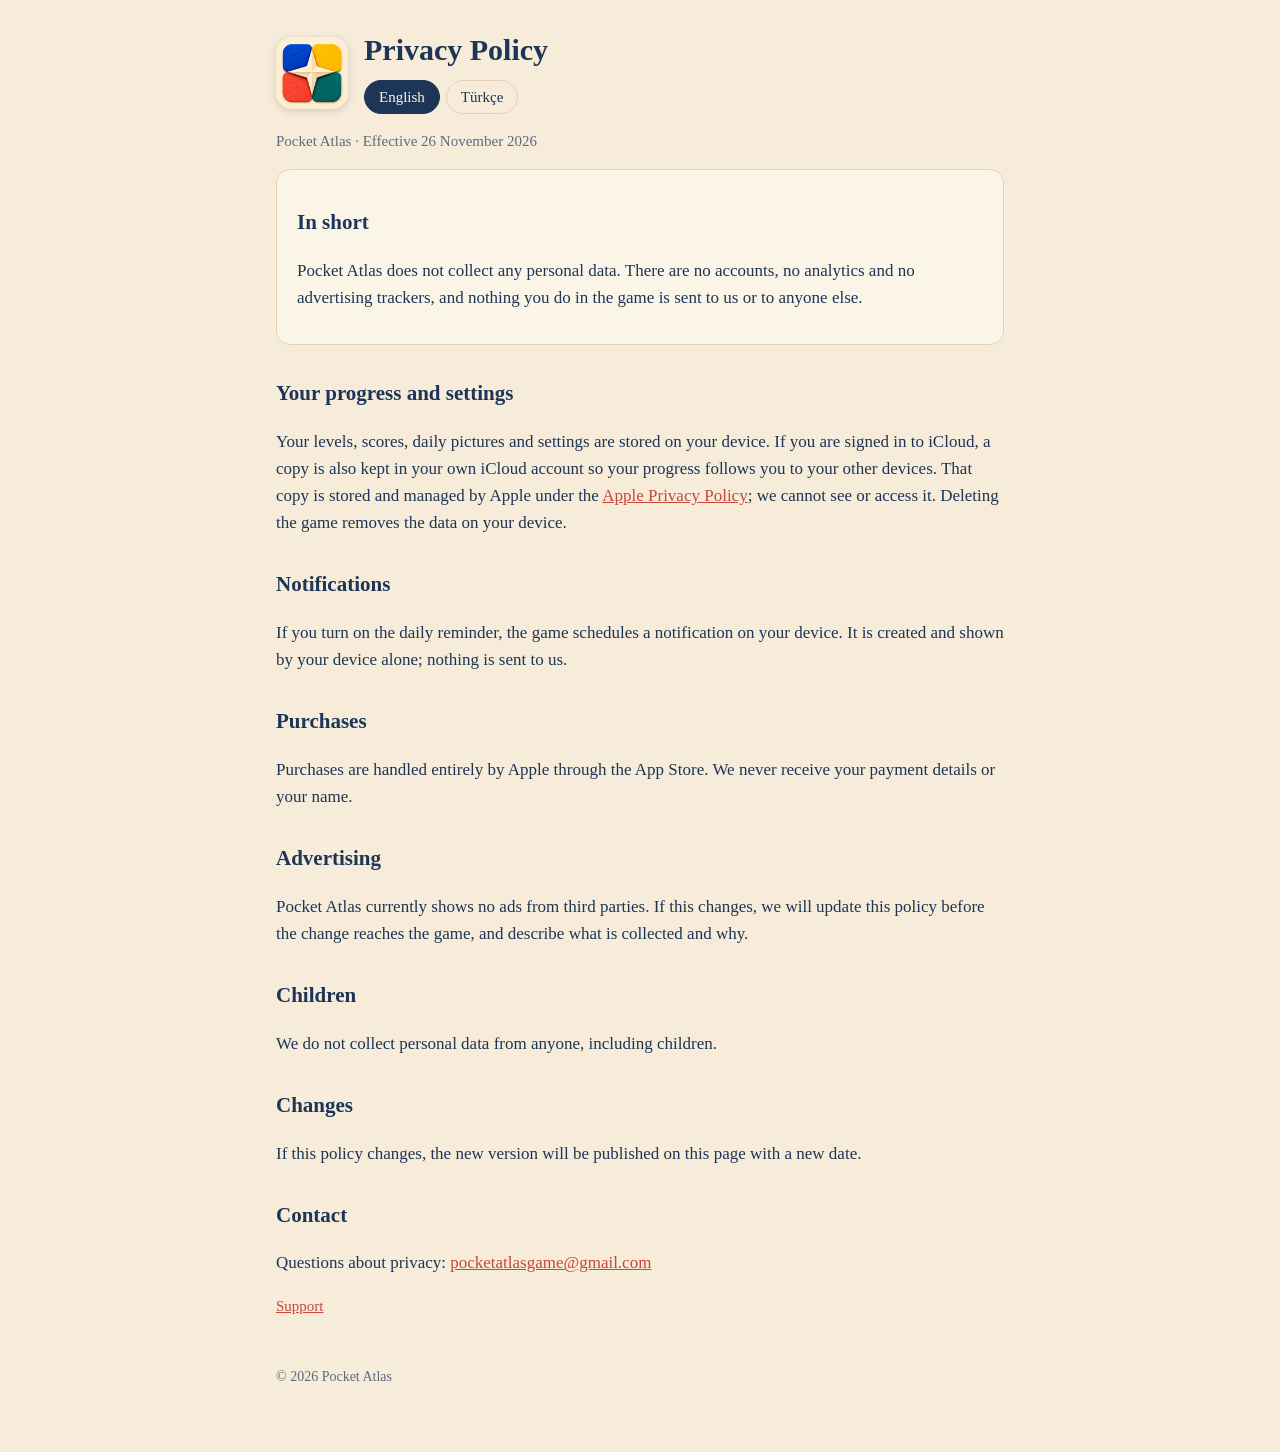
==== privacy.html @ 5bf4e528 "Pocket Atlas support and privacy pages" ====
<!doctype html>
<html lang="en">
<head>
<meta charset="utf-8">
<meta name="viewport" content="width=device-width, initial-scale=1">
<title>Pocket Atlas – Privacy Policy</title>
<meta name="description" content="Privacy policy of Pocket Atlas: the game collects no personal data.">
<link rel="icon" href="icon.png">
<link rel="stylesheet" href="style.css">
</head>
<body>
<main>
<header>
  <img src="icon.png" alt="Pocket Atlas icon">
  <div>
    <h1><span lang="en">Privacy Policy</span><span lang="tr">Gizlilik Politikası</span></h1>
    <nav class="lang"><button data-l="en">English</button><button data-l="tr">Türkçe</button></nav>
  </div>
</header>

<section lang="en">
  <p class="muted">Pocket Atlas · Effective 26 November 2026</p>
  <div class="card">
    <h2>In short</h2>
    <p>Pocket Atlas does not collect any personal data. There are no accounts, no analytics and no advertising trackers, and nothing you do in the game is sent to us or to anyone else.</p>
  </div>

  <h2>Your progress and settings</h2>
  <p>Your levels, scores, daily pictures and settings are stored on your device. If you are signed in to iCloud, a copy is also kept in your own iCloud account so your progress follows you to your other devices. That copy is stored and managed by Apple under the <a href="https://www.apple.com/legal/privacy/">Apple Privacy Policy</a>; we cannot see or access it. Deleting the game removes the data on your device.</p>

  <h2>Notifications</h2>
  <p>If you turn on the daily reminder, the game schedules a notification on your device. It is created and shown by your device alone; nothing is sent to us.</p>

  <h2>Purchases</h2>
  <p>Purchases are handled entirely by Apple through the App Store. We never receive your payment details or your name.</p>

  <h2>Advertising</h2>
  <p>Pocket Atlas currently shows no ads from third parties. If this changes, we will update this policy before the change reaches the game, and describe what is collected and why.</p>

  <h2>Children</h2>
  <p>We do not collect personal data from anyone, including children.</p>

  <h2>Changes</h2>
  <p>If this policy changes, the new version will be published on this page with a new date.</p>

  <h2>Contact</h2>
  <p>Questions about privacy: <a href="mailto:pocketatlasgame@gmail.com">pocketatlasgame@gmail.com</a></p>
  <p class="muted"><a href="index.html">Support</a></p>
</section>

<section lang="tr">
  <p class="muted">Pocket Atlas · Yürürlük tarihi: 26 Kasım 2026</p>
  <div class="card">
    <h2>Kısaca</h2>
    <p>Pocket Atlas hiçbir kişisel veri toplamaz. Hesap, analiz ya da reklam takibi yoktur; oyunda yaptığın hiçbir şey bize ya da başkasına gönderilmez.</p>
  </div>

  <h2>İlerlemen ve ayarların</h2>
  <p>Bölümlerin, skorların, günlük resimlerin ve ayarların cihazında saklanır. iCloud'a giriş yaptıysan, ilerlemenin diğer cihazlarına da gelmesi için bir kopyası kendi iCloud hesabında tutulur. Bu kopya <a href="https://www.apple.com/legal/privacy/tr/">Apple Gizlilik Politikası</a> kapsamında Apple tarafından saklanır ve yönetilir; biz göremeyiz ve erişemeyiz. Oyunu silmek cihazındaki verileri de siler.</p>

  <h2>Bildirimler</h2>
  <p>Günlük hatırlatmayı açarsan oyun cihazında bir bildirim planlar. Bildirimi yalnızca cihazın oluşturur ve gösterir; bize hiçbir şey gönderilmez.</p>

  <h2>Satın alımlar</h2>
  <p>Satın alımlar tamamen Apple tarafından App Store üzerinden yürütülür. Ödeme bilgilerin ya da adın bize hiçbir zaman ulaşmaz.</p>

  <h2>Reklamlar</h2>
  <p>Pocket Atlas şu anda üçüncü taraflara ait reklam göstermiyor. Bu değişirse, değişiklik oyuna gelmeden önce bu politikayı güncelleyip neyin, neden toplandığını açıklayacağız.</p>

  <h2>Çocuklar</h2>
  <p>Çocuklar dahil hiç kimseden kişisel veri toplamıyoruz.</p>

  <h2>Değişiklikler</h2>
  <p>Bu politika değişirse yeni hali yeni bir tarihle bu sayfada yayınlanır.</p>

  <h2>İletişim</h2>
  <p>Gizlilikle ilgili soruların için: <a href="mailto:pocketatlasgame@gmail.com">pocketatlasgame@gmail.com</a></p>
  <p class="muted"><a href="index.html">Destek</a></p>
</section>

<footer>© 2026 Pocket Atlas</footer>
</main>
<script src="lang.js"></script>
</body>
</html>
---- style.css ----
:root { --paper: #f6ecd9; --card: #fbf5e8; --ink: #1d3557; --soft: #5b6b80; --red: #c8473b; --line: #e3d4b8; }
* { box-sizing: border-box; }
body { margin: 0; background: var(--paper); color: var(--ink); font: 17px/1.6 Georgia, "Times New Roman", serif; }
main { max-width: 760px; margin: 0 auto; padding: 32px 16px 64px; }
header { display: flex; align-items: center; gap: 16px; margin-bottom: 8px; }
header img { width: 72px; height: 72px; border-radius: 16px; box-shadow: 0 2px 8px rgba(0,0,0,.15); }
h1 { font-size: 30px; line-height: 1.2; margin: 0; }
h2 { font-size: 21px; margin: 32px 0 8px; }
h3 { font-size: 17px; margin: 20px 0 4px; }
p, li { color: var(--ink); }
.muted { color: var(--soft); font-size: 15px; }
.card { background: var(--card); border: 1px solid var(--line); border-radius: 14px; padding: 4px 20px 16px; margin-top: 16px; }
a { color: var(--red); }
nav.lang { margin: 12px 0 0; font-size: 15px; }
nav.lang button { font: inherit; background: none; border: 1px solid var(--line); border-radius: 20px; padding: 4px 14px; color: var(--ink); cursor: pointer; margin-right: 6px; }
nav.lang button[aria-pressed="true"] { background: var(--ink); color: var(--card); border-color: var(--ink); }
[lang="tr"] { display: none; }
body.tr [lang="en"] { display: none; }
body.tr [lang="tr"] { display: block; }
footer { margin-top: 48px; font-size: 14px; color: var(--soft); }
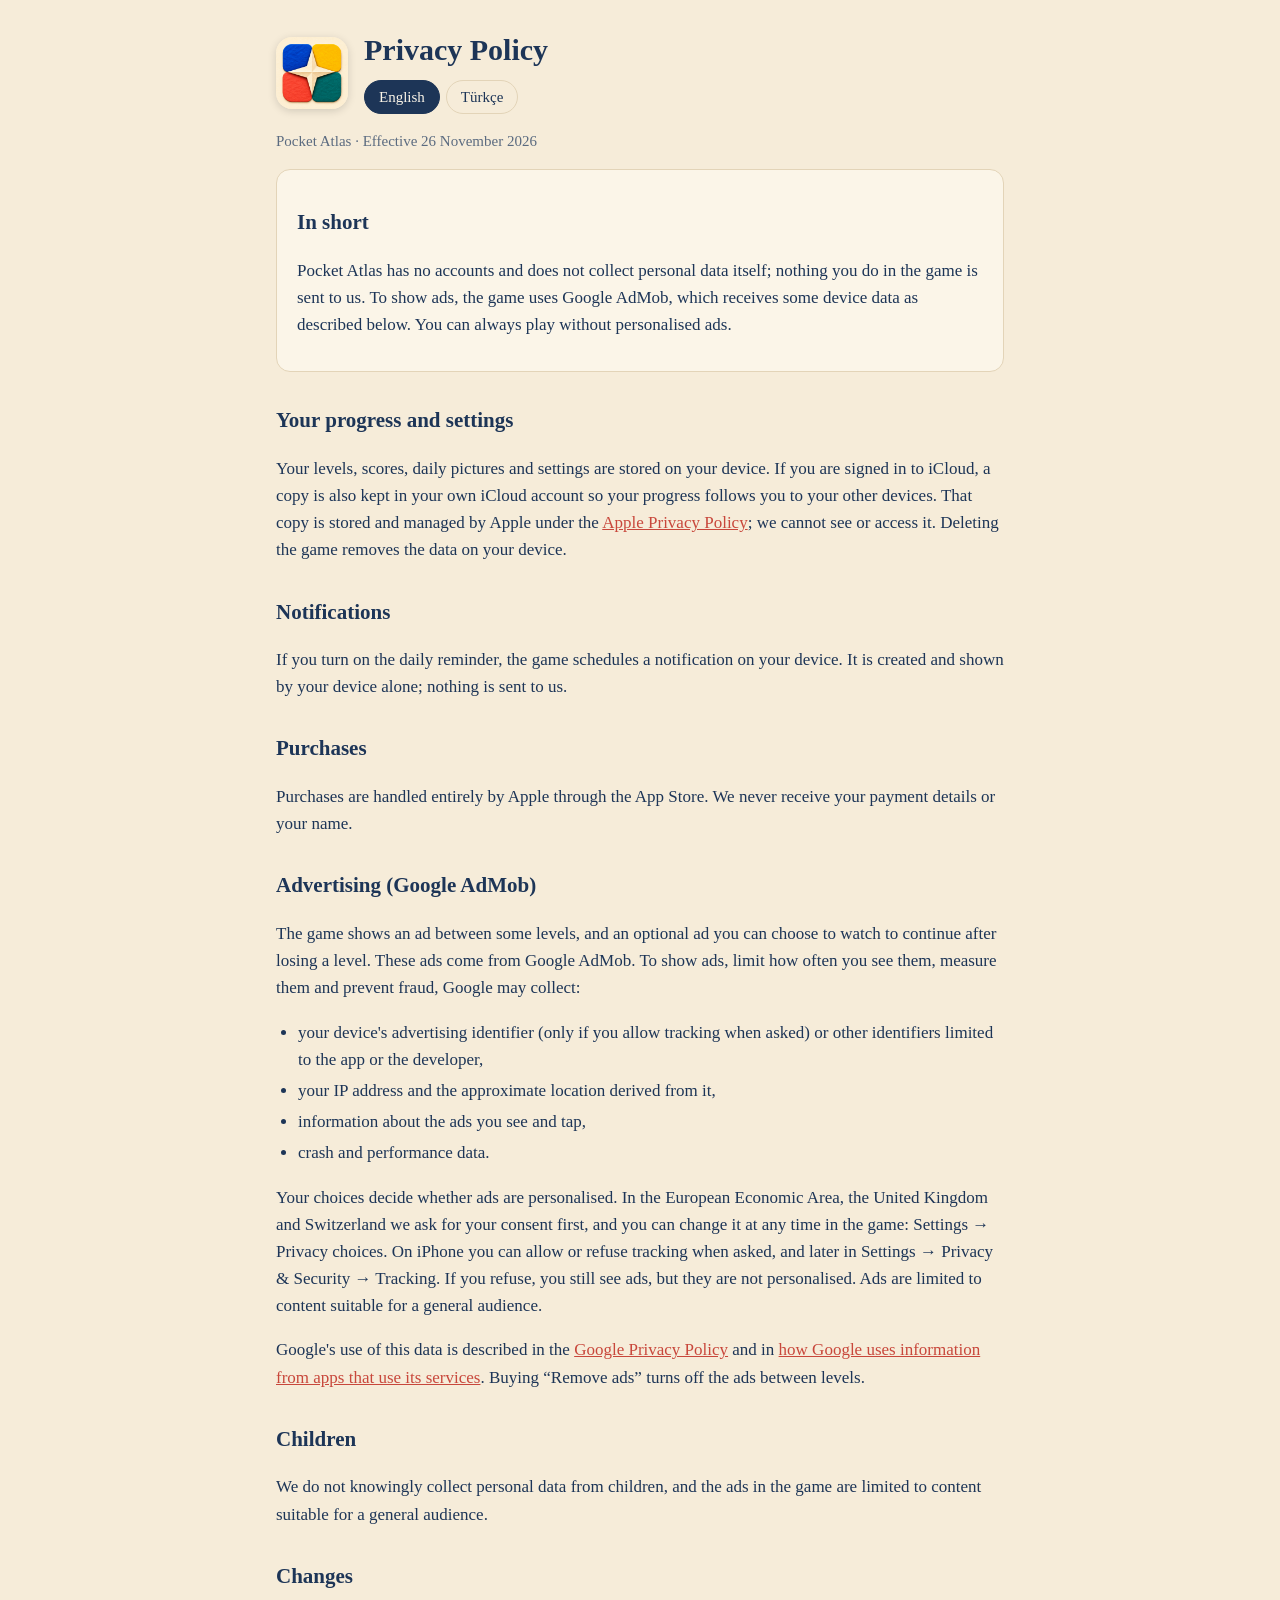
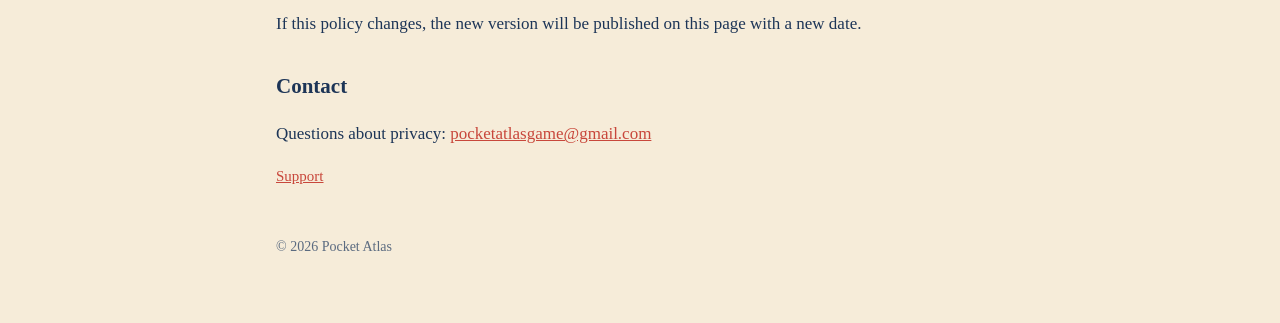
==== commit cc002023: "Privacy policy: describe Google AdMob ads" ====
--- a/privacy.html
+++ b/privacy.html
@@ -22,7 +22,7 @@
   <p class="muted">Pocket Atlas · Effective 26 November 2026</p>
   <div class="card">
     <h2>In short</h2>
-    <p>Pocket Atlas does not collect any personal data. There are no accounts, no analytics and no advertising trackers, and nothing you do in the game is sent to us or to anyone else.</p>
+    <p>Pocket Atlas has no accounts and does not collect personal data itself; nothing you do in the game is sent to us. To show ads, the game uses Google AdMob, which receives some device data as described below. You can always play without personalised ads.</p>
   </div>
 
   <h2>Your progress and settings</h2>
@@ -34,11 +34,19 @@
   <h2>Purchases</h2>
   <p>Purchases are handled entirely by Apple through the App Store. We never receive your payment details or your name.</p>
 
-  <h2>Advertising</h2>
-  <p>Pocket Atlas currently shows no ads from third parties. If this changes, we will update this policy before the change reaches the game, and describe what is collected and why.</p>
+  <h2>Advertising (Google AdMob)</h2>
+  <p>The game shows an ad between some levels, and an optional ad you can choose to watch to continue after losing a level. These ads come from Google AdMob. To show ads, limit how often you see them, measure them and prevent fraud, Google may collect:</p>
+  <ul>
+    <li>your device's advertising identifier (only if you allow tracking when asked) or other identifiers limited to the app or the developer,</li>
+    <li>your IP address and the approximate location derived from it,</li>
+    <li>information about the ads you see and tap,</li>
+    <li>crash and performance data.</li>
+  </ul>
+  <p>Your choices decide whether ads are personalised. In the European Economic Area, the United Kingdom and Switzerland we ask for your consent first, and you can change it at any time in the game: Settings → Privacy choices. On iPhone you can allow or refuse tracking when asked, and later in Settings → Privacy &amp; Security → Tracking. If you refuse, you still see ads, but they are not personalised. Ads are limited to content suitable for a general audience.</p>
+  <p>Google's use of this data is described in the <a href="https://policies.google.com/privacy">Google Privacy Policy</a> and in <a href="https://policies.google.com/technologies/partner-sites">how Google uses information from apps that use its services</a>. Buying “Remove ads” turns off the ads between levels.</p>
 
   <h2>Children</h2>
-  <p>We do not collect personal data from anyone, including children.</p>
+  <p>We do not knowingly collect personal data from children, and the ads in the game are limited to content suitable for a general audience.</p>
 
   <h2>Changes</h2>
   <p>If this policy changes, the new version will be published on this page with a new date.</p>
@@ -52,7 +60,7 @@
   <p class="muted">Pocket Atlas · Yürürlük tarihi: 26 Kasım 2026</p>
   <div class="card">
     <h2>Kısaca</h2>
-    <p>Pocket Atlas hiçbir kişisel veri toplamaz. Hesap, analiz ya da reklam takibi yoktur; oyunda yaptığın hiçbir şey bize ya da başkasına gönderilmez.</p>
+    <p>Pocket Atlas'ta hesap yoktur ve oyun kendisi kişisel veri toplamaz; oyunda yaptığın hiçbir şey bize gönderilmez. Oyun reklam göstermek için Google AdMob kullanır; AdMob aşağıda anlatılan bazı cihaz verilerini alır. Kişiselleştirilmiş reklam olmadan oynamayı her zaman seçebilirsin.</p>
   </div>
 
   <h2>İlerlemen ve ayarların</h2>
@@ -64,11 +72,19 @@
   <h2>Satın alımlar</h2>
   <p>Satın alımlar tamamen Apple tarafından App Store üzerinden yürütülür. Ödeme bilgilerin ya da adın bize hiçbir zaman ulaşmaz.</p>
 
-  <h2>Reklamlar</h2>
-  <p>Pocket Atlas şu anda üçüncü taraflara ait reklam göstermiyor. Bu değişirse, değişiklik oyuna gelmeden önce bu politikayı güncelleyip neyin, neden toplandığını açıklayacağız.</p>
+  <h2>Reklamlar (Google AdMob)</h2>
+  <p>Oyun bazı bölümlerin arasında bir reklam gösterir; bir bölümü kaybettiğinde devam etmek için isteğe bağlı olarak izleyebileceğin bir reklam da vardır. Bu reklamlar Google AdMob'dan gelir. Reklam göstermek, sıklığını sınırlamak, ölçmek ve sahtekârlığı önlemek için Google şunları toplayabilir:</p>
+  <ul>
+    <li>cihazının reklam kimliği (yalnızca sorulduğunda takibe izin verirsen) ya da uygulamaya veya geliştiriciye özgü başka kimlikler,</li>
+    <li>IP adresin ve ondan çıkarılan yaklaşık konum,</li>
+    <li>gördüğün ve dokunduğun reklamlarla ilgili bilgiler,</li>
+    <li>çökme ve performans verileri.</li>
+  </ul>
+  <p>Reklamların kişiselleştirilip kişiselleştirilmeyeceğine senin seçimlerin karar verir. Avrupa Ekonomik Alanı, Birleşik Krallık ve İsviçre'de önce onayını isteriz; onayını istediğin zaman oyunda Ayarlar → Gizlilik tercihleri'nden değiştirebilirsin. iPhone'da sorulduğunda takibe izin verebilir ya da reddedebilirsin; sonradan Ayarlar → Gizlilik ve Güvenlik → Takip'ten de değiştirebilirsin. Reddedersen yine reklam görürsün ama kişiselleştirilmemiş olur. Reklamlar genel izleyiciye uygun içerikle sınırlıdır.</p>
+  <p>Google'ın bu verileri nasıl kullandığı <a href="https://policies.google.com/privacy?hl=tr">Google Gizlilik Politikası</a>'nda ve <a href="https://policies.google.com/technologies/partner-sites?hl=tr">Google'ın, hizmetlerini kullanan uygulamalardan gelen bilgileri nasıl kullandığı</a> sayfasında anlatılır. “Reklamları kaldır” satın alımı bölümler arasındaki reklamları kapatır.</p>
 
   <h2>Çocuklar</h2>
-  <p>Çocuklar dahil hiç kimseden kişisel veri toplamıyoruz.</p>
+  <p>Çocuklardan bilerek kişisel veri toplamıyoruz; oyundaki reklamlar genel izleyiciye uygun içerikle sınırlıdır.</p>
 
   <h2>Değişiklikler</h2>
   <p>Bu politika değişirse yeni hali yeni bir tarihle bu sayfada yayınlanır.</p>
--- a/style.css
+++ b/style.css
@@ -18,3 +18,4 @@
 body.tr [lang="en"] { display: none; }
 body.tr [lang="tr"] { display: block; }
 footer { margin-top: 48px; font-size: 14px; color: var(--soft); }
+ul { padding-left: 22px; } li { margin: 4px 0; }
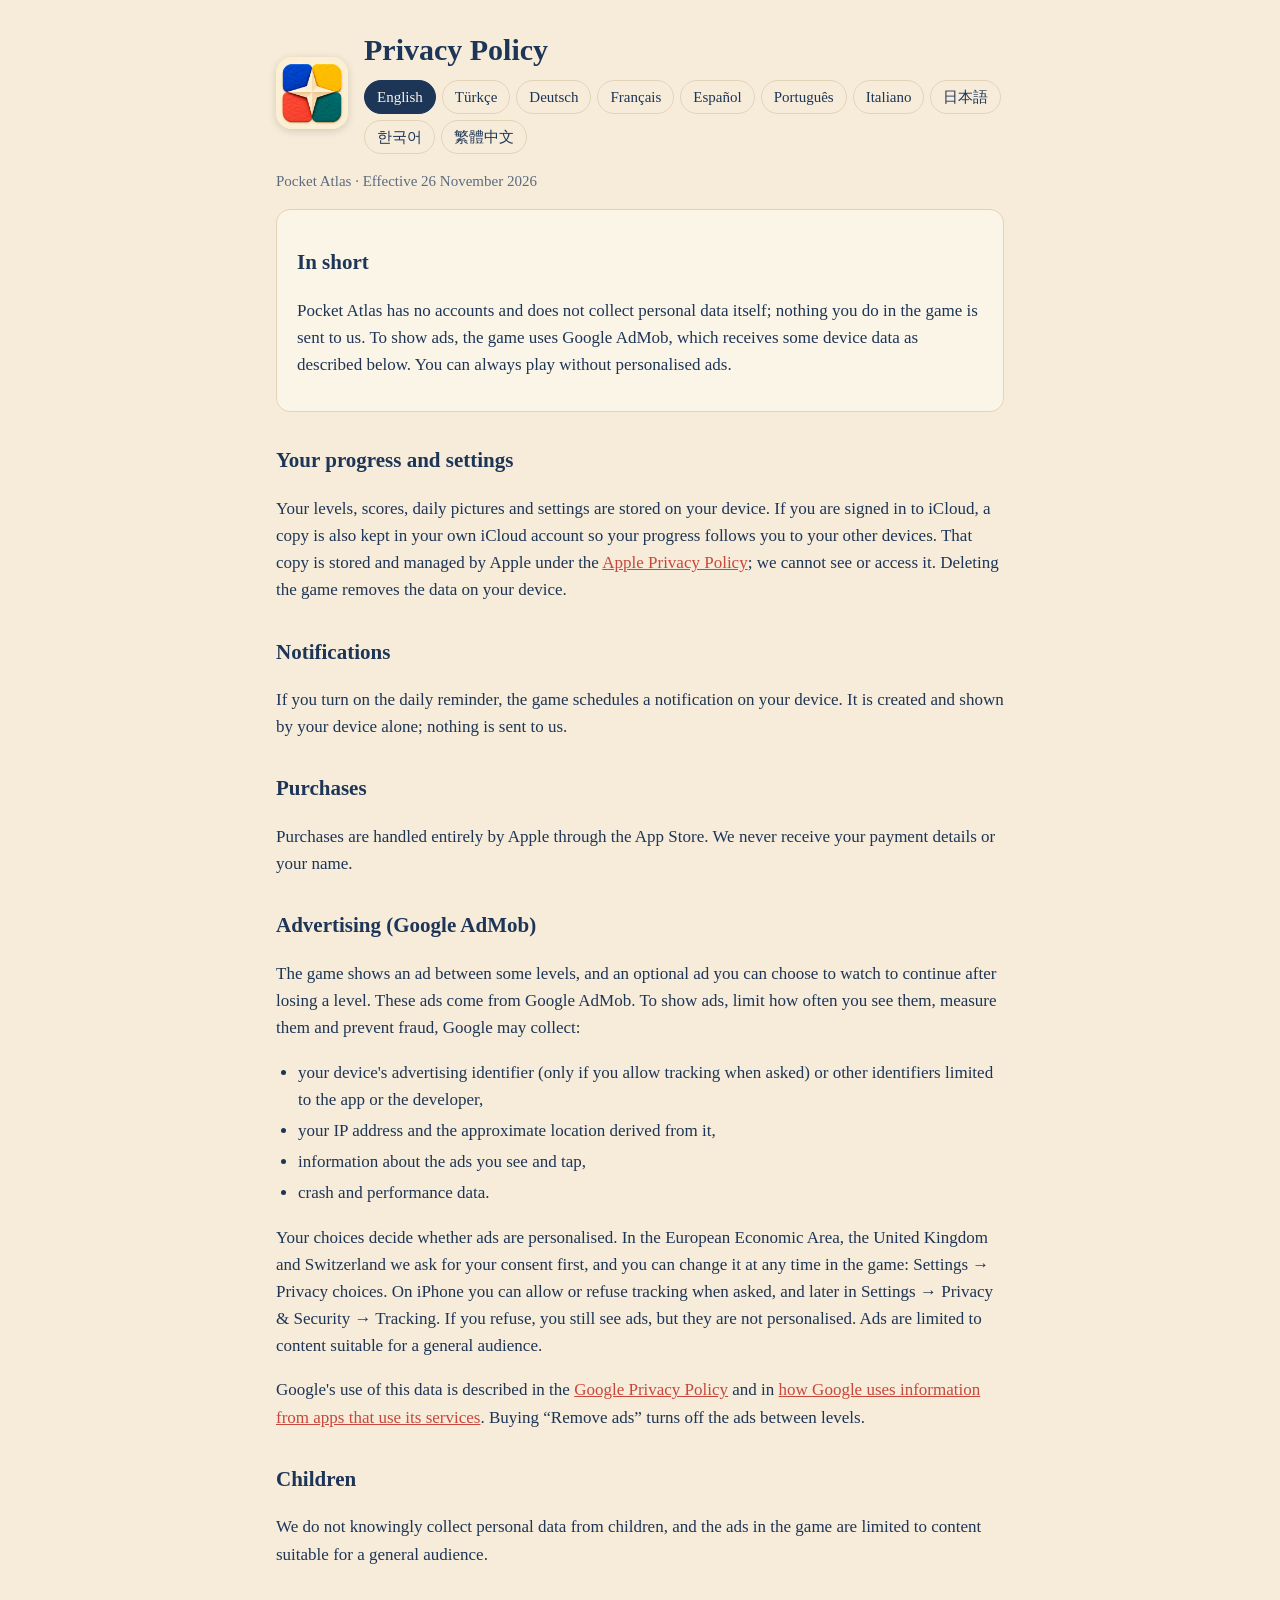
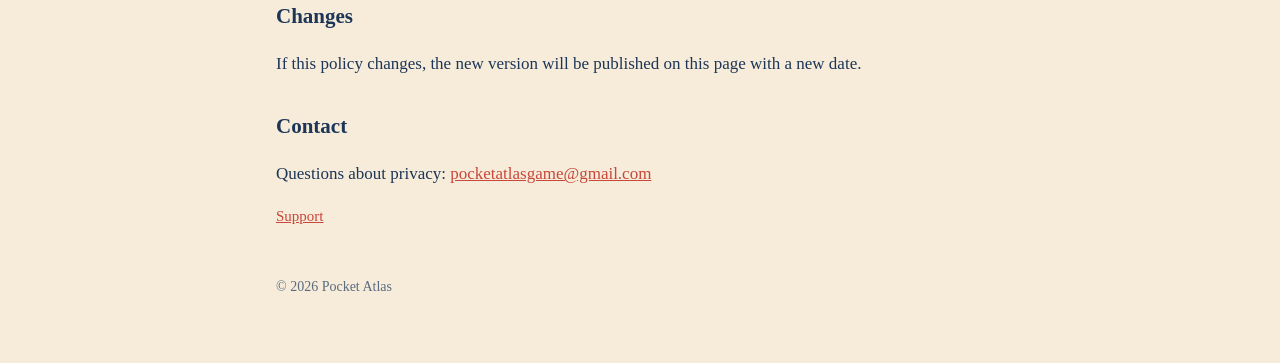
==== commit ece292c2: "Support and privacy pages in all ten of the game's languages" ====
--- a/privacy.html
+++ b/privacy.html
@@ -4,7 +4,7 @@
 <meta charset="utf-8">
 <meta name="viewport" content="width=device-width, initial-scale=1">
 <title>Pocket Atlas – Privacy Policy</title>
-<meta name="description" content="Privacy policy of Pocket Atlas: the game collects no personal data.">
+<meta name="description" content="Privacy policy of Pocket Atlas: what the game and its ads (Google AdMob) collect, and your choices.">
 <link rel="icon" href="icon.png">
 <link rel="stylesheet" href="style.css">
 </head>
@@ -13,8 +13,8 @@
 <header>
   <img src="icon.png" alt="Pocket Atlas icon">
   <div>
-    <h1><span lang="en">Privacy Policy</span><span lang="tr">Gizlilik Politikası</span></h1>
-    <nav class="lang"><button data-l="en">English</button><button data-l="tr">Türkçe</button></nav>
+    <h1><span lang="en">Privacy Policy</span><span lang="tr">Gizlilik Politikası</span><span lang="de">Datenschutzerklärung</span><span lang="fr">Politique de confidentialité</span><span lang="es">Política de privacidad</span><span lang="pt-BR">Política de privacidade</span><span lang="it">Informativa sulla privacy</span><span lang="ja">プライバシーポリシー</span><span lang="ko">개인정보 처리방침</span><span lang="zh-Hant">隱私權政策</span></h1>
+    <nav class="lang"><button data-l="en">English</button><button data-l="tr">Türkçe</button><button data-l="de">Deutsch</button><button data-l="fr">Français</button><button data-l="es">Español</button><button data-l="pt-BR">Português</button><button data-l="it">Italiano</button><button data-l="ja">日本語</button><button data-l="ko">한국어</button><button data-l="zh-Hant">繁體中文</button></nav>
   </div>
 </header>
 
@@ -53,7 +53,7 @@
 
   <h2>Contact</h2>
   <p>Questions about privacy: <a href="mailto:pocketatlasgame@gmail.com">pocketatlasgame@gmail.com</a></p>
-  <p class="muted"><a href="index.html">Support</a></p>
+  <p class="muted"><a href="index.html" data-page="index.html">Support</a></p>
 </section>
 
 <section lang="tr">
@@ -91,7 +91,311 @@
 
   <h2>İletişim</h2>
   <p>Gizlilikle ilgili soruların için: <a href="mailto:pocketatlasgame@gmail.com">pocketatlasgame@gmail.com</a></p>
-  <p class="muted"><a href="index.html">Destek</a></p>
+  <p class="muted"><a href="index.html" data-page="index.html">Destek</a></p>
+</section>
+
+<section lang="de">
+  <p class="muted">Pocket Atlas · Gültig ab 26. November 2026</p>
+  <div class="card">
+    <h2>Kurz gesagt</h2>
+    <p>Pocket Atlas hat keine Benutzerkonten und erhebt selbst keine personenbezogenen Daten; nichts, was du im Spiel tust, wird an uns gesendet. Um Werbung anzuzeigen, nutzt das Spiel Google AdMob, das einige Gerätedaten erhält, wie unten beschrieben. Du kannst jederzeit ohne personalisierte Werbung spielen.</p>
+  </div>
+
+  <h2>Dein Fortschritt und deine Einstellungen</h2>
+  <p>Deine Level, Punktzahlen, täglichen Bilder und Einstellungen werden auf deinem Gerät gespeichert. Wenn du bei iCloud angemeldet bist, wird außerdem eine Kopie in deinem eigenen iCloud-Account gespeichert, damit dein Fortschritt auf deine anderen Geräte mitkommt. Diese Kopie wird von Apple gemäß der <a href="https://www.apple.com/legal/privacy/de-ww/">Datenschutzrichtlinie von Apple</a> gespeichert und verwaltet; wir können sie weder sehen noch darauf zugreifen. Wenn du das Spiel löschst, werden die Daten auf deinem Gerät entfernt.</p>
+
+  <h2>Mitteilungen</h2>
+  <p>Wenn du die tägliche Erinnerung einschaltest, plant das Spiel eine Mitteilung auf deinem Gerät. Sie wird allein von deinem Gerät erstellt und angezeigt; an uns wird nichts gesendet.</p>
+
+  <h2>Käufe</h2>
+  <p>Käufe werden vollständig von Apple über den App Store abgewickelt. Wir erhalten nie deine Zahlungsdaten oder deinen Namen.</p>
+
+  <h2>Werbung (Google AdMob)</h2>
+  <p>Das Spiel zeigt zwischen manchen Levels eine Werbung und bietet eine freiwillige Werbung an, die du ansehen kannst, um nach einem verlorenen Level weiterzuspielen. Diese Werbung stammt von Google AdMob. Um Werbung anzuzeigen, ihre Häufigkeit zu begrenzen, sie zu messen und Betrug zu verhindern, kann Google Folgendes erheben:</p>
+  <ul>
+    <li>die Werbe-ID deines Geräts (nur wenn du auf Nachfrage das Tracking erlaubst) oder andere Kennungen, die auf die App oder den Entwickler beschränkt sind,</li>
+    <li>deine IP-Adresse und den daraus abgeleiteten ungefähren Standort,</li>
+    <li>Informationen über die Werbung, die du siehst und antippst,</li>
+    <li>Absturz- und Leistungsdaten.</li>
+  </ul>
+  <p>Deine Entscheidungen bestimmen, ob Werbung personalisiert wird. Im Europäischen Wirtschaftsraum, im Vereinigten Königreich und in der Schweiz fragen wir zuerst nach deiner Einwilligung; du kannst sie jederzeit im Spiel ändern: Einstellungen → Datenschutzoptionen. Auf dem iPhone kannst du das Tracking auf Nachfrage erlauben oder ablehnen und später unter Einstellungen → Datenschutz &amp; Sicherheit → Tracking ändern. Wenn du ablehnst, siehst du weiterhin Werbung, aber nicht personalisiert. Die Werbung ist auf Inhalte beschränkt, die für ein allgemeines Publikum geeignet sind.</p>
+  <p>Wie Google diese Daten nutzt, steht in der <a href="https://policies.google.com/privacy?hl=de">Datenschutzerklärung von Google</a> und unter <a href="https://policies.google.com/technologies/partner-sites?hl=de">Wie Google Daten von Apps verwendet, die Google-Dienste nutzen</a>. Mit dem Kauf von „Werbung entfernen“ wird die Werbung zwischen den Levels abgeschaltet.</p>
+
+  <h2>Kinder</h2>
+  <p>Wir erheben nicht wissentlich personenbezogene Daten von Kindern, und die Werbung im Spiel ist auf Inhalte beschränkt, die für ein allgemeines Publikum geeignet sind.</p>
+
+  <h2>Änderungen</h2>
+  <p>Wenn sich diese Erklärung ändert, wird die neue Fassung mit neuem Datum auf dieser Seite veröffentlicht.</p>
+
+  <h2>Kontakt</h2>
+  <p>Fragen zum Datenschutz: <a href="mailto:pocketatlasgame@gmail.com">pocketatlasgame@gmail.com</a></p>
+  <p class="muted"><a href="index.html" data-page="index.html">Support</a></p>
+</section>
+
+<section lang="fr">
+  <p class="muted">Pocket Atlas · En vigueur depuis le 26 novembre 2026</p>
+  <div class="card">
+    <h2>En bref</h2>
+    <p>Pocket Atlas n'a pas de comptes et ne collecte lui-même aucune donnée personnelle&nbsp;; rien de ce que tu fais dans le jeu ne nous est envoyé. Pour afficher des publicités, le jeu utilise Google AdMob, qui reçoit certaines données de l'appareil, comme décrit ci-dessous. Tu peux toujours jouer sans publicités personnalisées.</p>
+  </div>
+
+  <h2>Ta progression et tes réglages</h2>
+  <p>Tes niveaux, scores, images quotidiennes et réglages sont enregistrés sur ton appareil. Si tu es connecté à iCloud, une copie est aussi conservée dans ton propre compte iCloud pour que ta progression te suive sur tes autres appareils. Cette copie est stockée et gérée par Apple selon les <a href="https://www.apple.com/legal/privacy/fr-ww/">Engagements de confidentialité d'Apple</a>&nbsp;; nous ne pouvons ni la voir ni y accéder. Supprimer le jeu efface les données sur ton appareil.</p>
+
+  <h2>Notifications</h2>
+  <p>Si tu actives le rappel quotidien, le jeu programme une notification sur ton appareil. Elle est créée et affichée par ton appareil seul&nbsp;; rien ne nous est envoyé.</p>
+
+  <h2>Achats</h2>
+  <p>Les achats sont entièrement gérés par Apple via l'App Store. Nous ne recevons jamais tes informations de paiement ni ton nom.</p>
+
+  <h2>Publicité (Google AdMob)</h2>
+  <p>Le jeu affiche une publicité entre certains niveaux, ainsi qu'une publicité facultative que tu peux choisir de regarder pour continuer après avoir perdu un niveau. Ces publicités viennent de Google AdMob. Pour afficher des publicités, limiter leur fréquence, les mesurer et prévenir la fraude, Google peut collecter&nbsp;:</p>
+  <ul>
+    <li>l'identifiant publicitaire de ton appareil (seulement si tu autorises le suivi quand on te le demande) ou d'autres identifiants limités à l'app ou au développeur,</li>
+    <li>ton adresse IP et la position approximative qui en découle,</li>
+    <li>des informations sur les publicités que tu vois et touches,</li>
+    <li>des données de plantage et de performance.</li>
+  </ul>
+  <p>Tes choix décident si les publicités sont personnalisées. Dans l'Espace économique européen, au Royaume-Uni et en Suisse, nous demandons d'abord ton consentement, et tu peux le modifier à tout moment dans le jeu&nbsp;: Réglages → Choix de confidentialité. Sur iPhone, tu peux autoriser ou refuser le suivi quand on te le demande, puis plus tard dans Réglages → Confidentialité et sécurité → Suivi. Si tu refuses, tu vois toujours des publicités, mais elles ne sont pas personnalisées. Les publicités sont limitées à des contenus adaptés à tous les publics.</p>
+  <p>L'utilisation de ces données par Google est décrite dans les <a href="https://policies.google.com/privacy?hl=fr">Règles de confidentialité de Google</a> et sur la page <a href="https://policies.google.com/technologies/partner-sites?hl=fr">Comment Google utilise les informations des applications qui utilisent ses services</a>. L'achat «&nbsp;Supprimer les pubs&nbsp;» désactive les publicités entre les niveaux.</p>
+
+  <h2>Enfants</h2>
+  <p>Nous ne collectons pas sciemment de données personnelles auprès d'enfants, et les publicités du jeu sont limitées à des contenus adaptés à tous les publics.</p>
+
+  <h2>Modifications</h2>
+  <p>Si cette politique change, la nouvelle version sera publiée sur cette page avec une nouvelle date.</p>
+
+  <h2>Contact</h2>
+  <p>Questions sur la confidentialité&nbsp;: <a href="mailto:pocketatlasgame@gmail.com">pocketatlasgame@gmail.com</a></p>
+  <p class="muted"><a href="index.html" data-page="index.html">Assistance</a></p>
+</section>
+
+<section lang="es">
+  <p class="muted">Pocket Atlas · Vigente desde el 26 de noviembre de 2026</p>
+  <div class="card">
+    <h2>En resumen</h2>
+    <p>Pocket Atlas no tiene cuentas y no recoge datos personales por sí mismo; nada de lo que haces en el juego se nos envía. Para mostrar anuncios, el juego usa Google AdMob, que recibe algunos datos del dispositivo, como se explica abajo. Siempre puedes jugar sin anuncios personalizados.</p>
+  </div>
+
+  <h2>Tu progreso y tus ajustes</h2>
+  <p>Tus niveles, puntuaciones, imágenes diarias y ajustes se guardan en tu dispositivo. Si has iniciado sesión en iCloud, también se guarda una copia en tu propia cuenta de iCloud para que tu progreso te acompañe en tus otros dispositivos. Apple guarda y gestiona esa copia según su <a href="https://www.apple.com/legal/privacy/es/">Política de privacidad de Apple</a>; nosotros no podemos verla ni acceder a ella. Al borrar el juego se eliminan los datos de tu dispositivo.</p>
+
+  <h2>Notificaciones</h2>
+  <p>Si activas el recordatorio diario, el juego programa una notificación en tu dispositivo. La crea y la muestra solo tu dispositivo; no se nos envía nada.</p>
+
+  <h2>Compras</h2>
+  <p>Las compras las gestiona por completo Apple a través del App Store. Nunca recibimos tus datos de pago ni tu nombre.</p>
+
+  <h2>Publicidad (Google AdMob)</h2>
+  <p>El juego muestra un anuncio entre algunos niveles, y un anuncio opcional que puedes elegir ver para continuar después de perder un nivel. Estos anuncios proceden de Google AdMob. Para mostrar anuncios, limitar la frecuencia con la que los ves, medirlos y prevenir el fraude, Google puede recoger:</p>
+  <ul>
+    <li>el identificador de publicidad de tu dispositivo (solo si permites el rastreo cuando se te pregunta) u otros identificadores limitados a la app o al desarrollador,</li>
+    <li>tu dirección IP y la ubicación aproximada que se deduce de ella,</li>
+    <li>información sobre los anuncios que ves y tocas,</li>
+    <li>datos de fallos y de rendimiento.</li>
+  </ul>
+  <p>Tus elecciones deciden si los anuncios se personalizan. En el Espacio Económico Europeo, el Reino Unido y Suiza te pedimos primero tu consentimiento, y puedes cambiarlo cuando quieras en el juego: Ajustes → Opciones de privacidad. En el iPhone puedes permitir o rechazar el rastreo cuando se te pregunte, y más adelante en Ajustes → Privacidad y seguridad → Rastreo. Si lo rechazas, seguirás viendo anuncios, pero no personalizados. Los anuncios se limitan a contenido apto para todos los públicos.</p>
+  <p>El uso que hace Google de estos datos se describe en la <a href="https://policies.google.com/privacy?hl=es">Política de privacidad de Google</a> y en <a href="https://policies.google.com/technologies/partner-sites?hl=es">cómo utiliza Google la información de las aplicaciones que usan sus servicios</a>. Comprar «Quitar anuncios» desactiva los anuncios entre niveles.</p>
+
+  <h2>Menores</h2>
+  <p>No recogemos a sabiendas datos personales de menores, y los anuncios del juego se limitan a contenido apto para todos los públicos.</p>
+
+  <h2>Cambios</h2>
+  <p>Si esta política cambia, la nueva versión se publicará en esta página con una nueva fecha.</p>
+
+  <h2>Contacto</h2>
+  <p>Preguntas sobre privacidad: <a href="mailto:pocketatlasgame@gmail.com">pocketatlasgame@gmail.com</a></p>
+  <p class="muted"><a href="index.html" data-page="index.html">Soporte</a></p>
+</section>
+
+<section lang="pt-BR">
+  <p class="muted">Pocket Atlas · Em vigor desde 26 de novembro de 2026</p>
+  <div class="card">
+    <h2>Em resumo</h2>
+    <p>O Pocket Atlas não tem contas e não coleta dados pessoais por conta própria; nada do que você faz no jogo é enviado para nós. Para exibir anúncios, o jogo usa o Google AdMob, que recebe alguns dados do aparelho, conforme descrito abaixo. Você sempre pode jogar sem anúncios personalizados.</p>
+  </div>
+
+  <h2>Seu progresso e seus ajustes</h2>
+  <p>Seus níveis, pontuações, imagens diárias e ajustes ficam salvos no seu aparelho. Se você tiver iniciado sessão no iCloud, uma cópia também fica na sua própria conta do iCloud, para que seu progresso acompanhe você nos seus outros aparelhos. Essa cópia é armazenada e gerenciada pela Apple conforme a <a href="https://www.apple.com/legal/privacy/br/">Política de Privacidade da Apple</a>; nós não podemos vê-la nem acessá-la. Apagar o jogo remove os dados do seu aparelho.</p>
+
+  <h2>Notificações</h2>
+  <p>Se você ativar o lembrete diário, o jogo agenda uma notificação no seu aparelho. Ela é criada e exibida apenas pelo seu aparelho; nada é enviado para nós.</p>
+
+  <h2>Compras</h2>
+  <p>As compras são processadas inteiramente pela Apple por meio da App Store. Nunca recebemos seus dados de pagamento nem seu nome.</p>
+
+  <h2>Anúncios (Google AdMob)</h2>
+  <p>O jogo exibe um anúncio entre alguns níveis e um anúncio opcional que você pode escolher assistir para continuar depois de perder um nível. Esses anúncios vêm do Google AdMob. Para exibir anúncios, limitar a frequência com que você os vê, medi-los e evitar fraudes, o Google pode coletar:</p>
+  <ul>
+    <li>o identificador de publicidade do seu aparelho (só se você permitir o rastreamento quando for perguntado) ou outros identificadores restritos ao app ou ao desenvolvedor,</li>
+    <li>seu endereço IP e a localização aproximada obtida a partir dele,</li>
+    <li>informações sobre os anúncios que você vê e toca,</li>
+    <li>dados de falhas e de desempenho.</li>
+  </ul>
+  <p>Suas escolhas decidem se os anúncios são personalizados. No Espaço Econômico Europeu, no Reino Unido e na Suíça pedimos primeiro o seu consentimento, e você pode mudá-lo a qualquer momento no jogo: Ajustes → Opções de privacidade. No iPhone, você pode permitir ou recusar o rastreamento quando for perguntado, e depois em Ajustes → Privacidade e Segurança → Rastreamento. Se recusar, você continua vendo anúncios, mas não personalizados. Os anúncios são limitados a conteúdo adequado para o público em geral.</p>
+  <p>O uso desses dados pelo Google está descrito na <a href="https://policies.google.com/privacy?hl=pt-BR">Política de Privacidade do Google</a> e em <a href="https://policies.google.com/technologies/partner-sites?hl=pt-BR">como o Google usa as informações de apps que usam os serviços dele</a>. Comprar “Remover anúncios” desativa os anúncios entre os níveis.</p>
+
+  <h2>Crianças</h2>
+  <p>Não coletamos intencionalmente dados pessoais de crianças, e os anúncios do jogo são limitados a conteúdo adequado para o público em geral.</p>
+
+  <h2>Alterações</h2>
+  <p>Se esta política mudar, a nova versão será publicada nesta página com uma nova data.</p>
+
+  <h2>Contato</h2>
+  <p>Dúvidas sobre privacidade: <a href="mailto:pocketatlasgame@gmail.com">pocketatlasgame@gmail.com</a></p>
+  <p class="muted"><a href="index.html" data-page="index.html">Suporte</a></p>
+</section>
+
+<section lang="it">
+  <p class="muted">Pocket Atlas · In vigore dal 26 novembre 2026</p>
+  <div class="card">
+    <h2>In breve</h2>
+    <p>Pocket Atlas non ha account e non raccoglie direttamente dati personali; nulla di ciò che fai nel gioco viene inviato a noi. Per mostrare la pubblicità, il gioco usa Google AdMob, che riceve alcuni dati del dispositivo, come descritto qui sotto. Puoi sempre giocare senza pubblicità personalizzata.</p>
+  </div>
+
+  <h2>I tuoi progressi e le tue impostazioni</h2>
+  <p>I tuoi livelli, punteggi, immagini giornaliere e impostazioni sono salvati sul tuo dispositivo. Se hai effettuato l'accesso a iCloud, una copia viene conservata anche nel tuo account iCloud, così i tuoi progressi ti seguono sugli altri dispositivi. Questa copia è conservata e gestita da Apple secondo l'<a href="https://www.apple.com/legal/privacy/it/">Informativa sulla privacy di Apple</a>; noi non possiamo vederla né accedervi. Eliminando il gioco si cancellano i dati sul tuo dispositivo.</p>
+
+  <h2>Notifiche</h2>
+  <p>Se attivi il promemoria giornaliero, il gioco programma una notifica sul tuo dispositivo. Viene creata e mostrata solo dal tuo dispositivo; a noi non viene inviato nulla.</p>
+
+  <h2>Acquisti</h2>
+  <p>Gli acquisti sono gestiti interamente da Apple tramite l'App Store. Non riceviamo mai i tuoi dati di pagamento né il tuo nome.</p>
+
+  <h2>Pubblicità (Google AdMob)</h2>
+  <p>Il gioco mostra una pubblicità tra alcuni livelli e una pubblicità facoltativa che puoi scegliere di guardare per continuare dopo aver perso un livello. Queste pubblicità provengono da Google AdMob. Per mostrare la pubblicità, limitarne la frequenza, misurarla e prevenire le frodi, Google può raccogliere:</p>
+  <ul>
+    <li>l'identificatore pubblicitario del tuo dispositivo (solo se consenti il tracciamento quando ti viene chiesto) o altri identificatori limitati all'app o allo sviluppatore,</li>
+    <li>il tuo indirizzo IP e la posizione approssimativa che se ne ricava,</li>
+    <li>informazioni sulle pubblicità che vedi e tocchi,</li>
+    <li>dati su arresti anomali e prestazioni.</li>
+  </ul>
+  <p>Sono le tue scelte a decidere se la pubblicità è personalizzata. Nello Spazio economico europeo, nel Regno Unito e in Svizzera chiediamo prima il tuo consenso, che puoi modificare in qualsiasi momento nel gioco: Impostazioni → Scelte sulla privacy. Su iPhone puoi consentire o rifiutare il tracciamento quando ti viene chiesto, e in seguito in Impostazioni → Privacy e sicurezza → Tracciamento. Se rifiuti, vedi comunque la pubblicità, ma non personalizzata. La pubblicità è limitata a contenuti adatti a un pubblico generico.</p>
+  <p>L'uso di questi dati da parte di Google è descritto nelle <a href="https://policies.google.com/privacy?hl=it">Norme sulla privacy di Google</a> e in <a href="https://policies.google.com/technologies/partner-sites?hl=it">come Google utilizza le informazioni delle app che usano i suoi servizi</a>. Con l'acquisto “Rimuovi la pubblicità” si disattiva la pubblicità tra i livelli.</p>
+
+  <h2>Minori</h2>
+  <p>Non raccogliamo consapevolmente dati personali di minori, e la pubblicità nel gioco è limitata a contenuti adatti a un pubblico generico.</p>
+
+  <h2>Modifiche</h2>
+  <p>Se questa informativa cambia, la nuova versione sarà pubblicata su questa pagina con una nuova data.</p>
+
+  <h2>Contatti</h2>
+  <p>Domande sulla privacy: <a href="mailto:pocketatlasgame@gmail.com">pocketatlasgame@gmail.com</a></p>
+  <p class="muted"><a href="index.html" data-page="index.html">Supporto</a></p>
+</section>
+
+<section lang="ja">
+  <p class="muted">Pocket Atlas · 施行日：2026年11月26日</p>
+  <div class="card">
+    <h2>概要</h2>
+    <p>Pocket Atlas にはアカウントがなく、ゲーム自体が個人データを収集することはありません。ゲーム内での操作が私たちに送信されることもありません。広告を表示するために Google AdMob を使用しており、AdMob は以下に説明する一部のデバイスデータを受け取ります。パーソナライズされていない広告でいつでもプレイできます。</p>
+  </div>
+
+  <h2>進行状況と設定</h2>
+  <p>レベル、スコア、デイリーの絵、設定はデバイスに保存されます。iCloud にサインインしている場合は、ほかのデバイスでも続きから遊べるよう、あなた自身の iCloud アカウントにもコピーが保存されます。このコピーは <a href="https://www.apple.com/legal/privacy/jp/">Apple のプライバシーポリシー</a>に基づいて Apple が保管・管理しており、私たちが閲覧したりアクセスしたりすることはできません。ゲームを削除すると、デバイス上のデータも削除されます。</p>
+
+  <h2>通知</h2>
+  <p>毎日のリマインダーをオンにすると、ゲームがデバイス上で通知を予約します。通知はデバイスだけで作成・表示され、私たちには何も送信されません。</p>
+
+  <h2>購入</h2>
+  <p>購入はすべて Apple が App Store を通じて処理します。お支払い情報やお名前を私たちが受け取ることはありません。</p>
+
+  <h2>広告（Google AdMob）</h2>
+  <p>ゲームでは一部のレベルの合間に広告が表示されます。また、レベルに失敗したときに続きから遊ぶため、任意で見られる広告もあります。これらの広告は Google AdMob から配信されます。広告の表示、表示回数の制限、効果測定、不正防止のため、Google は次の情報を収集する場合があります。</p>
+  <ul>
+    <li>デバイスの広告識別子（確認時にトラッキングを許可した場合のみ）、またはアプリや開発元に限定されたその他の識別子</li>
+    <li>IP アドレスと、そこから推定されるおおよその位置情報</li>
+    <li>表示・タップした広告に関する情報</li>
+    <li>クラッシュやパフォーマンスに関するデータ</li>
+  </ul>
+  <p>広告をパーソナライズするかどうかは、あなたの選択で決まります。欧州経済領域、英国、スイスでは最初に同意をお願いしており、ゲームの「設定」→「プライバシーの選択」からいつでも変更できます。iPhone では確認時にトラッキングを許可または拒否でき、あとから「設定」→「プライバシーとセキュリティ」→「トラッキング」でも変更できます。拒否しても広告は表示されますが、パーソナライズはされません。広告は全年齢向けの内容に限定されています。</p>
+  <p>Google によるデータの利用については、<a href="https://policies.google.com/privacy?hl=ja">Google プライバシーポリシー</a>と<a href="https://policies.google.com/technologies/partner-sites?hl=ja">Google のサービスを使用するアプリから収集した情報の Google による使用</a>をご覧ください。「広告を削除」を購入すると、レベルの合間の広告が表示されなくなります。</p>
+
+  <h2>お子様について</h2>
+  <p>私たちがお子様から意図的に個人データを収集することはありません。また、ゲーム内の広告は全年齢向けの内容に限定されています。</p>
+
+  <h2>変更について</h2>
+  <p>このポリシーを変更した場合は、新しい日付とともにこのページで公開します。</p>
+
+  <h2>お問い合わせ</h2>
+  <p>プライバシーに関するご質問：<a href="mailto:pocketatlasgame@gmail.com">pocketatlasgame@gmail.com</a></p>
+  <p class="muted"><a href="index.html" data-page="index.html">サポート</a></p>
+</section>
+
+<section lang="ko">
+  <p class="muted">Pocket Atlas · 시행일: 2026년 11월 26일</p>
+  <div class="card">
+    <h2>요약</h2>
+    <p>Pocket Atlas에는 계정이 없으며 게임이 직접 개인정보를 수집하지 않아요. 게임에서 하는 어떤 활동도 저희에게 전송되지 않아요. 광고를 보여 주기 위해 게임은 Google AdMob을 사용하며, AdMob은 아래에 설명된 일부 기기 데이터를 받아요. 맞춤형 광고 없이 플레이하는 것도 언제든 선택할 수 있어요.</p>
+  </div>
+
+  <h2>진행 상황과 설정</h2>
+  <p>레벨, 점수, 데일리 그림, 설정은 기기에 저장돼요. iCloud에 로그인되어 있다면 다른 기기에서도 이어서 할 수 있도록 본인의 iCloud 계정에도 사본이 보관돼요. 이 사본은 <a href="https://www.apple.com/legal/privacy/kr/">Apple 개인정보 처리방침</a>에 따라 Apple이 저장하고 관리하며, 저희는 이를 보거나 접근할 수 없어요. 게임을 삭제하면 기기에 있는 데이터도 삭제돼요.</p>
+
+  <h2>알림</h2>
+  <p>매일 알림을 켜면 게임이 기기에 알림을 예약해요. 알림은 기기에서만 만들어지고 표시되며, 저희에게는 아무것도 전송되지 않아요.</p>
+
+  <h2>구매</h2>
+  <p>구매는 전적으로 Apple이 App Store를 통해 처리해요. 저희는 결제 정보나 이름을 절대 받지 않아요.</p>
+
+  <h2>광고(Google AdMob)</h2>
+  <p>게임은 일부 레벨 사이에 광고를 보여 주며, 레벨에 실패했을 때 이어서 하기 위해 선택적으로 시청할 수 있는 광고도 있어요. 이 광고는 Google AdMob에서 제공돼요. 광고 표시, 노출 빈도 제한, 광고 측정, 부정 행위 방지를 위해 Google은 다음 정보를 수집할 수 있어요.</p>
+  <ul>
+    <li>기기의 광고 식별자(요청 시 추적을 허용한 경우에만) 또는 앱이나 개발자에 한정된 다른 식별자</li>
+    <li>IP 주소 및 이를 바탕으로 추정한 대략적인 위치</li>
+    <li>보거나 탭한 광고에 관한 정보</li>
+    <li>충돌 및 성능 데이터</li>
+  </ul>
+  <p>광고의 맞춤화 여부는 사용자의 선택에 따라 결정돼요. 유럽 경제 지역, 영국, 스위스에서는 먼저 동의를 요청하며, 동의는 게임의 설정 → 개인정보 선택에서 언제든지 바꿀 수 있어요. iPhone에서는 요청 시 추적을 허용하거나 거부할 수 있고, 나중에 설정 → 개인정보 보호 및 보안 → 추적에서도 바꿀 수 있어요. 거부해도 광고는 계속 표시되지만 맞춤형 광고는 아니에요. 광고는 모든 연령에 적합한 콘텐츠로 제한돼요.</p>
+  <p>Google의 데이터 사용 방식은 <a href="https://policies.google.com/privacy?hl=ko">Google 개인정보처리방침</a>과 <a href="https://policies.google.com/technologies/partner-sites?hl=ko">Google 서비스를 사용하는 앱의 정보를 Google이 사용하는 방법</a>에서 확인할 수 있어요. '광고 제거'를 구매하면 레벨 사이의 광고가 꺼져요.</p>
+
+  <h2>아동</h2>
+  <p>저희는 아동의 개인정보를 고의로 수집하지 않으며, 게임 속 광고는 모든 연령에 적합한 콘텐츠로 제한돼요.</p>
+
+  <h2>변경 사항</h2>
+  <p>이 방침이 변경되면 새 날짜와 함께 이 페이지에 새 버전을 게시해요.</p>
+
+  <h2>문의</h2>
+  <p>개인정보 관련 문의: <a href="mailto:pocketatlasgame@gmail.com">pocketatlasgame@gmail.com</a></p>
+  <p class="muted"><a href="index.html" data-page="index.html">지원</a></p>
+</section>
+
+<section lang="zh-Hant">
+  <p class="muted">Pocket Atlas · 生效日期：2026 年 11 月 26 日</p>
+  <div class="card">
+    <h2>摘要</h2>
+    <p>Pocket Atlas 沒有帳號系統，遊戲本身不會收集個人資料；你在遊戲中的任何操作都不會傳送給我們。為了顯示廣告，遊戲使用 Google AdMob，AdMob 會收到下方說明的部分裝置資料。你隨時都可以選擇不接收個人化廣告。</p>
+  </div>
+
+  <h2>你的進度與設定</h2>
+  <p>你的關卡、分數、每日圖畫和設定都儲存在你的裝置上。如果你已登入 iCloud，也會在你自己的 iCloud 帳號中保留一份副本，讓你的進度能跟著你到其他裝置。這份副本由 Apple 依據 <a href="https://www.apple.com/legal/privacy/">Apple 隱私權政策</a>儲存與管理，我們無法查看或存取。刪除遊戲會移除你裝置上的資料。</p>
+
+  <h2>通知</h2>
+  <p>如果你開啟每日提醒，遊戲會在你的裝置上排定一則通知。通知完全由你的裝置建立與顯示，不會傳送任何資料給我們。</p>
+
+  <h2>購買</h2>
+  <p>購買完全由 Apple 透過 App Store 處理。我們不會收到你的付款資料或姓名。</p>
+
+  <h2>廣告（Google AdMob）</h2>
+  <p>遊戲會在部分關卡之間顯示廣告；關卡失敗時，你也可以選擇觀看廣告以繼續遊戲。這些廣告來自 Google AdMob。為了顯示廣告、限制顯示頻率、評估成效及防範詐騙，Google 可能會收集：</p>
+  <ul>
+    <li>你裝置的廣告識別碼（僅在詢問時你允許追蹤的情況下），或僅限於此 App 或開發者的其他識別碼；</li>
+    <li>你的 IP 位址，以及據此推算的大概位置；</li>
+    <li>你看到和點按的廣告相關資訊；</li>
+    <li>當機與效能資料。</li>
+  </ul>
+  <p>廣告是否個人化由你的選擇決定。在歐洲經濟區、英國和瑞士，我們會先徵求你的同意，你隨時可以在遊戲的「設定」→「隱私權選項」中變更。在 iPhone 上，你可以在詢問時允許或拒絕追蹤，之後也能在「設定」→「隱私權與安全性」→「追蹤」中變更。即使拒絕，你仍會看到廣告，只是不會個人化。廣告僅限適合一般觀眾的內容。</p>
+  <p>Google 如何使用這些資料，請參閱 <a href="https://policies.google.com/privacy?hl=zh-TW">Google 隱私權政策</a>及<a href="https://policies.google.com/technologies/partner-sites?hl=zh-TW">Google 如何使用採用 Google 服務的應用程式所提供的資訊</a>。購買「移除廣告」即可關閉關卡之間的廣告。</p>
+
+  <h2>兒童</h2>
+  <p>我們不會在知情的情況下收集兒童的個人資料，遊戲中的廣告也僅限適合一般觀眾的內容。</p>
+
+  <h2>變更</h2>
+  <p>如果本政策有所變更，新版本會連同新的日期公布在此頁面。</p>
+
+  <h2>聯絡我們</h2>
+  <p>隱私權相關問題：<a href="mailto:pocketatlasgame@gmail.com">pocketatlasgame@gmail.com</a></p>
+  <p class="muted"><a href="index.html" data-page="index.html">支援</a></p>
 </section>
 
 <footer>© 2026 Pocket Atlas</footer>
--- a/style.css
+++ b/style.css
@@ -11,11 +11,15 @@
 .muted { color: var(--soft); font-size: 15px; }
 .card { background: var(--card); border: 1px solid var(--line); border-radius: 14px; padding: 4px 20px 16px; margin-top: 16px; }
 a { color: var(--red); }
-nav.lang { margin: 12px 0 0; font-size: 15px; }
-nav.lang button { font: inherit; background: none; border: 1px solid var(--line); border-radius: 20px; padding: 4px 14px; color: var(--ink); cursor: pointer; margin-right: 6px; }
+nav.lang { margin: 12px 0 0; font-size: 15px; display: flex; flex-wrap: wrap; gap: 6px; }
+nav.lang button { font: inherit; background: none; border: 1px solid var(--line); border-radius: 20px; padding: 4px 12px; color: var(--ink); cursor: pointer; }
 nav.lang button[aria-pressed="true"] { background: var(--ink); color: var(--card); border-color: var(--ink); }
-[lang="tr"] { display: none; }
-body.tr [lang="en"] { display: none; }
-body.tr [lang="tr"] { display: block; }
+/* lang.js hides every language but the reader's; without it only English shows. Only texts inside
+   the body: lang.js also sets <html lang>, which must never be hidden. */
+body:not(.js) [lang]:not([lang="en"]) { display: none; }
+[hidden] { display: none !important; }
+:lang(ja) body { font-family: "Hiragino Mincho ProN", "Yu Mincho", serif; }
+:lang(ko) body { font-family: "AppleMyungjo", "Nanum Myeongjo", serif; }
+:lang(zh-Hant) body { font-family: "Songti TC", "PMingLiU", serif; }
 footer { margin-top: 48px; font-size: 14px; color: var(--soft); }
 ul { padding-left: 22px; } li { margin: 4px 0; }
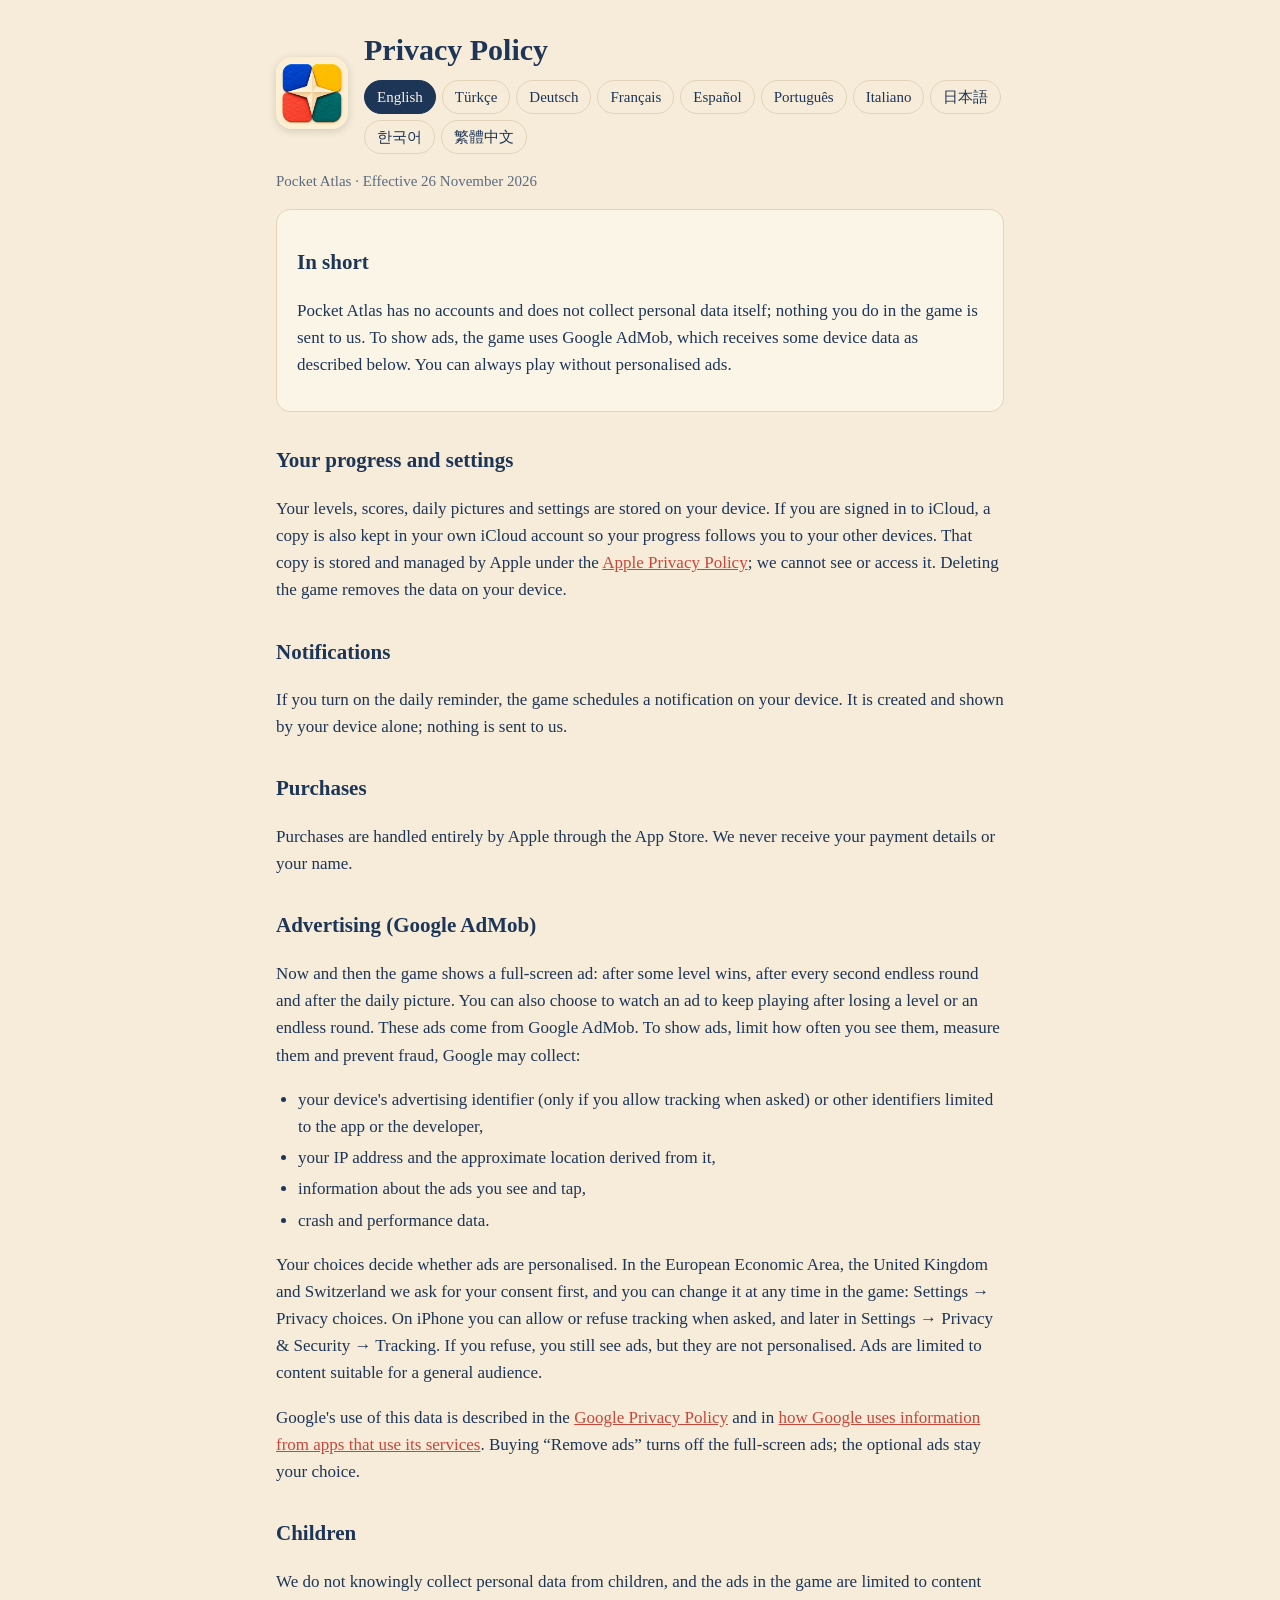
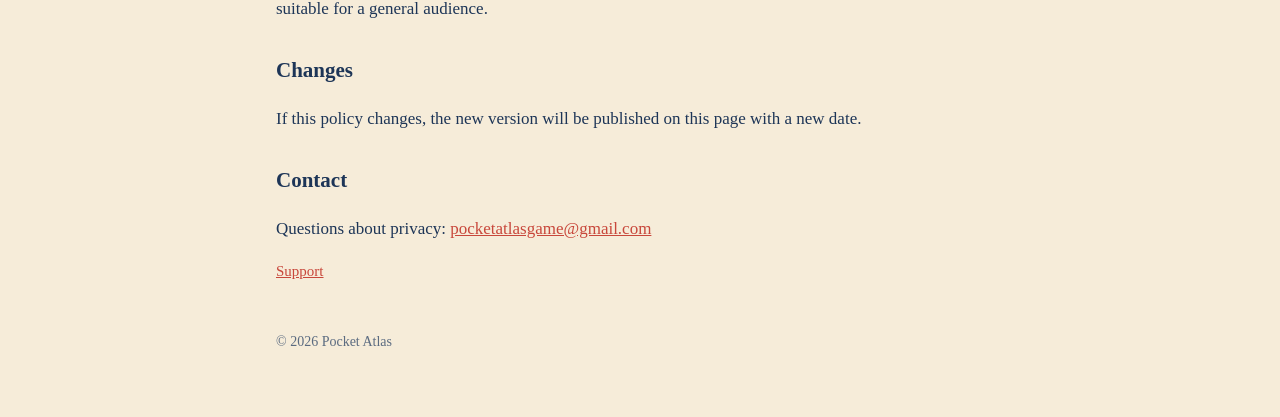
==== commit a2eea078: "Privacy policy: full-screen ads in endless and daily, optional ad to continue an endless round" ====
--- a/privacy.html
+++ b/privacy.html
@@ -6,7 +6,7 @@
 <title>Pocket Atlas – Privacy Policy</title>
 <meta name="description" content="Privacy policy of Pocket Atlas: what the game and its ads (Google AdMob) collect, and your choices.">
 <link rel="icon" href="icon.png">
-<link rel="stylesheet" href="style.css">
+<link rel="stylesheet" href="style.css?v=2">
 </head>
 <body>
 <main>
@@ -14,7 +14,7 @@
   <img src="icon.png" alt="Pocket Atlas icon">
   <div>
     <h1><span lang="en">Privacy Policy</span><span lang="tr">Gizlilik Politikası</span><span lang="de">Datenschutzerklärung</span><span lang="fr">Politique de confidentialité</span><span lang="es">Política de privacidad</span><span lang="pt-BR">Política de privacidade</span><span lang="it">Informativa sulla privacy</span><span lang="ja">プライバシーポリシー</span><span lang="ko">개인정보 처리방침</span><span lang="zh-Hant">隱私權政策</span></h1>
-    <nav class="lang"><button data-l="en">English</button><button data-l="tr">Türkçe</button><button data-l="de">Deutsch</button><button data-l="fr">Français</button><button data-l="es">Español</button><button data-l="pt-BR">Português</button><button data-l="it">Italiano</button><button data-l="ja">日本語</button><button data-l="ko">한국어</button><button data-l="zh-Hant">繁體中文</button></nav>
+    <nav class="lang" translate="no"><button data-l="en">English</button><button data-l="tr">Türkçe</button><button data-l="de">Deutsch</button><button data-l="fr">Français</button><button data-l="es">Español</button><button data-l="pt-BR">Português</button><button data-l="it">Italiano</button><button data-l="ja">日本語</button><button data-l="ko">한국어</button><button data-l="zh-Hant">繁體中文</button></nav>
   </div>
 </header>
 
@@ -35,7 +35,7 @@
   <p>Purchases are handled entirely by Apple through the App Store. We never receive your payment details or your name.</p>
 
   <h2>Advertising (Google AdMob)</h2>
-  <p>The game shows an ad between some levels, and an optional ad you can choose to watch to continue after losing a level. These ads come from Google AdMob. To show ads, limit how often you see them, measure them and prevent fraud, Google may collect:</p>
+  <p>Now and then the game shows a full-screen ad: after some level wins, after every second endless round and after the daily picture. You can also choose to watch an ad to keep playing after losing a level or an endless round. These ads come from Google AdMob. To show ads, limit how often you see them, measure them and prevent fraud, Google may collect:</p>
   <ul>
     <li>your device's advertising identifier (only if you allow tracking when asked) or other identifiers limited to the app or the developer,</li>
     <li>your IP address and the approximate location derived from it,</li>
@@ -43,7 +43,7 @@
     <li>crash and performance data.</li>
   </ul>
   <p>Your choices decide whether ads are personalised. In the European Economic Area, the United Kingdom and Switzerland we ask for your consent first, and you can change it at any time in the game: Settings → Privacy choices. On iPhone you can allow or refuse tracking when asked, and later in Settings → Privacy &amp; Security → Tracking. If you refuse, you still see ads, but they are not personalised. Ads are limited to content suitable for a general audience.</p>
-  <p>Google's use of this data is described in the <a href="https://policies.google.com/privacy">Google Privacy Policy</a> and in <a href="https://policies.google.com/technologies/partner-sites">how Google uses information from apps that use its services</a>. Buying “Remove ads” turns off the ads between levels.</p>
+  <p>Google's use of this data is described in the <a href="https://policies.google.com/privacy">Google Privacy Policy</a> and in <a href="https://policies.google.com/technologies/partner-sites">how Google uses information from apps that use its services</a>. Buying “Remove ads” turns off the full-screen ads; the optional ads stay your choice.</p>
 
   <h2>Children</h2>
   <p>We do not knowingly collect personal data from children, and the ads in the game are limited to content suitable for a general audience.</p>
@@ -73,7 +73,7 @@
   <p>Satın alımlar tamamen Apple tarafından App Store üzerinden yürütülür. Ödeme bilgilerin ya da adın bize hiçbir zaman ulaşmaz.</p>
 
   <h2>Reklamlar (Google AdMob)</h2>
-  <p>Oyun bazı bölümlerin arasında bir reklam gösterir; bir bölümü kaybettiğinde devam etmek için isteğe bağlı olarak izleyebileceğin bir reklam da vardır. Bu reklamlar Google AdMob'dan gelir. Reklam göstermek, sıklığını sınırlamak, ölçmek ve sahtekârlığı önlemek için Google şunları toplayabilir:</p>
+  <p>Oyun ara sıra tam ekran reklam gösterir: bazı bölüm galibiyetlerinden sonra, sonsuz oyunda her iki turda bir ve günlük resimden sonra. Bir bölümü ya da sonsuz oyun turunu kaybettiğinde devam etmek için isteğe bağlı olarak reklam da izleyebilirsin. Bu reklamlar Google AdMob'dan gelir. Reklam göstermek, sıklığını sınırlamak, ölçmek ve sahtekârlığı önlemek için Google şunları toplayabilir:</p>
   <ul>
     <li>cihazının reklam kimliği (yalnızca sorulduğunda takibe izin verirsen) ya da uygulamaya veya geliştiriciye özgü başka kimlikler,</li>
     <li>IP adresin ve ondan çıkarılan yaklaşık konum,</li>
@@ -81,7 +81,7 @@
     <li>çökme ve performans verileri.</li>
   </ul>
   <p>Reklamların kişiselleştirilip kişiselleştirilmeyeceğine senin seçimlerin karar verir. Avrupa Ekonomik Alanı, Birleşik Krallık ve İsviçre'de önce onayını isteriz; onayını istediğin zaman oyunda Ayarlar → Gizlilik tercihleri'nden değiştirebilirsin. iPhone'da sorulduğunda takibe izin verebilir ya da reddedebilirsin; sonradan Ayarlar → Gizlilik ve Güvenlik → Takip'ten de değiştirebilirsin. Reddedersen yine reklam görürsün ama kişiselleştirilmemiş olur. Reklamlar genel izleyiciye uygun içerikle sınırlıdır.</p>
-  <p>Google'ın bu verileri nasıl kullandığı <a href="https://policies.google.com/privacy?hl=tr">Google Gizlilik Politikası</a>'nda ve <a href="https://policies.google.com/technologies/partner-sites?hl=tr">Google'ın, hizmetlerini kullanan uygulamalardan gelen bilgileri nasıl kullandığı</a> sayfasında anlatılır. “Reklamları kaldır” satın alımı bölümler arasındaki reklamları kapatır.</p>
+  <p>Google'ın bu verileri nasıl kullandığı <a href="https://policies.google.com/privacy?hl=tr">Google Gizlilik Politikası</a>'nda ve <a href="https://policies.google.com/technologies/partner-sites?hl=tr">Google'ın, hizmetlerini kullanan uygulamalardan gelen bilgileri nasıl kullandığı</a> sayfasında anlatılır. “Reklamları kaldır” satın alımı tam ekran reklamları kapatır; isteğe bağlı reklamlar senin seçimin olarak kalır.</p>
 
   <h2>Çocuklar</h2>
   <p>Çocuklardan bilerek kişisel veri toplamıyoruz; oyundaki reklamlar genel izleyiciye uygun içerikle sınırlıdır.</p>
@@ -111,7 +111,7 @@
   <p>Käufe werden vollständig von Apple über den App Store abgewickelt. Wir erhalten nie deine Zahlungsdaten oder deinen Namen.</p>
 
   <h2>Werbung (Google AdMob)</h2>
-  <p>Das Spiel zeigt zwischen manchen Levels eine Werbung und bietet eine freiwillige Werbung an, die du ansehen kannst, um nach einem verlorenen Level weiterzuspielen. Diese Werbung stammt von Google AdMob. Um Werbung anzuzeigen, ihre Häufigkeit zu begrenzen, sie zu messen und Betrug zu verhindern, kann Google Folgendes erheben:</p>
+  <p>Das Spiel zeigt ab und zu eine Vollbildwerbung: nach manchen gewonnenen Levels, nach jeder zweiten Endlos-Runde und nach dem Tagesbild. Außerdem kannst du freiwillig eine Werbung ansehen, um nach einem verlorenen Level oder einer Endlos-Runde weiterzuspielen. Diese Werbung stammt von Google AdMob. Um Werbung anzuzeigen, ihre Häufigkeit zu begrenzen, sie zu messen und Betrug zu verhindern, kann Google Folgendes erheben:</p>
   <ul>
     <li>die Werbe-ID deines Geräts (nur wenn du auf Nachfrage das Tracking erlaubst) oder andere Kennungen, die auf die App oder den Entwickler beschränkt sind,</li>
     <li>deine IP-Adresse und den daraus abgeleiteten ungefähren Standort,</li>
@@ -119,7 +119,7 @@
     <li>Absturz- und Leistungsdaten.</li>
   </ul>
   <p>Deine Entscheidungen bestimmen, ob Werbung personalisiert wird. Im Europäischen Wirtschaftsraum, im Vereinigten Königreich und in der Schweiz fragen wir zuerst nach deiner Einwilligung; du kannst sie jederzeit im Spiel ändern: Einstellungen → Datenschutzoptionen. Auf dem iPhone kannst du das Tracking auf Nachfrage erlauben oder ablehnen und später unter Einstellungen → Datenschutz &amp; Sicherheit → Tracking ändern. Wenn du ablehnst, siehst du weiterhin Werbung, aber nicht personalisiert. Die Werbung ist auf Inhalte beschränkt, die für ein allgemeines Publikum geeignet sind.</p>
-  <p>Wie Google diese Daten nutzt, steht in der <a href="https://policies.google.com/privacy?hl=de">Datenschutzerklärung von Google</a> und unter <a href="https://policies.google.com/technologies/partner-sites?hl=de">Wie Google Daten von Apps verwendet, die Google-Dienste nutzen</a>. Mit dem Kauf von „Werbung entfernen“ wird die Werbung zwischen den Levels abgeschaltet.</p>
+  <p>Wie Google diese Daten nutzt, steht in der <a href="https://policies.google.com/privacy?hl=de">Datenschutzerklärung von Google</a> und unter <a href="https://policies.google.com/technologies/partner-sites?hl=de">Wie Google Daten von Apps verwendet, die Google-Dienste nutzen</a>. Mit dem Kauf von „Werbung entfernen“ wird die Vollbildwerbung abgeschaltet; die freiwillige Werbung bleibt deine Entscheidung.</p>
 
   <h2>Kinder</h2>
   <p>Wir erheben nicht wissentlich personenbezogene Daten von Kindern, und die Werbung im Spiel ist auf Inhalte beschränkt, die für ein allgemeines Publikum geeignet sind.</p>
@@ -149,7 +149,7 @@
   <p>Les achats sont entièrement gérés par Apple via l'App Store. Nous ne recevons jamais tes informations de paiement ni ton nom.</p>
 
   <h2>Publicité (Google AdMob)</h2>
-  <p>Le jeu affiche une publicité entre certains niveaux, ainsi qu'une publicité facultative que tu peux choisir de regarder pour continuer après avoir perdu un niveau. Ces publicités viennent de Google AdMob. Pour afficher des publicités, limiter leur fréquence, les mesurer et prévenir la fraude, Google peut collecter&nbsp;:</p>
+  <p>De temps en temps, le jeu affiche une publicité plein écran&nbsp;: après certains niveaux gagnés, après une partie sans fin sur deux et après l'image du jour. Tu peux aussi choisir de regarder une publicité pour continuer après avoir perdu un niveau ou une partie sans fin. Ces publicités viennent de Google AdMob. Pour afficher des publicités, limiter leur fréquence, les mesurer et prévenir la fraude, Google peut collecter&nbsp;:</p>
   <ul>
     <li>l'identifiant publicitaire de ton appareil (seulement si tu autorises le suivi quand on te le demande) ou d'autres identifiants limités à l'app ou au développeur,</li>
     <li>ton adresse IP et la position approximative qui en découle,</li>
@@ -157,7 +157,7 @@
     <li>des données de plantage et de performance.</li>
   </ul>
   <p>Tes choix décident si les publicités sont personnalisées. Dans l'Espace économique européen, au Royaume-Uni et en Suisse, nous demandons d'abord ton consentement, et tu peux le modifier à tout moment dans le jeu&nbsp;: Réglages → Choix de confidentialité. Sur iPhone, tu peux autoriser ou refuser le suivi quand on te le demande, puis plus tard dans Réglages → Confidentialité et sécurité → Suivi. Si tu refuses, tu vois toujours des publicités, mais elles ne sont pas personnalisées. Les publicités sont limitées à des contenus adaptés à tous les publics.</p>
-  <p>L'utilisation de ces données par Google est décrite dans les <a href="https://policies.google.com/privacy?hl=fr">Règles de confidentialité de Google</a> et sur la page <a href="https://policies.google.com/technologies/partner-sites?hl=fr">Comment Google utilise les informations des applications qui utilisent ses services</a>. L'achat «&nbsp;Supprimer les pubs&nbsp;» désactive les publicités entre les niveaux.</p>
+  <p>L'utilisation de ces données par Google est décrite dans les <a href="https://policies.google.com/privacy?hl=fr">Règles de confidentialité de Google</a> et sur la page <a href="https://policies.google.com/technologies/partner-sites?hl=fr">Comment Google utilise les informations des applications qui utilisent ses services</a>. L'achat «&nbsp;Supprimer les pubs&nbsp;» désactive les publicités plein écran&nbsp;; les publicités facultatives restent ton choix.</p>
 
   <h2>Enfants</h2>
   <p>Nous ne collectons pas sciemment de données personnelles auprès d'enfants, et les publicités du jeu sont limitées à des contenus adaptés à tous les publics.</p>
@@ -187,7 +187,7 @@
   <p>Las compras las gestiona por completo Apple a través del App Store. Nunca recibimos tus datos de pago ni tu nombre.</p>
 
   <h2>Publicidad (Google AdMob)</h2>
-  <p>El juego muestra un anuncio entre algunos niveles, y un anuncio opcional que puedes elegir ver para continuar después de perder un nivel. Estos anuncios proceden de Google AdMob. Para mostrar anuncios, limitar la frecuencia con la que los ves, medirlos y prevenir el fraude, Google puede recoger:</p>
+  <p>De vez en cuando, el juego muestra un anuncio a pantalla completa: después de algunos niveles ganados, cada dos rondas del modo infinito y después de la imagen del día. También puedes elegir ver un anuncio para seguir jugando después de perder un nivel o una ronda del modo infinito. Estos anuncios proceden de Google AdMob. Para mostrar anuncios, limitar la frecuencia con la que los ves, medirlos y prevenir el fraude, Google puede recoger:</p>
   <ul>
     <li>el identificador de publicidad de tu dispositivo (solo si permites el rastreo cuando se te pregunta) u otros identificadores limitados a la app o al desarrollador,</li>
     <li>tu dirección IP y la ubicación aproximada que se deduce de ella,</li>
@@ -195,7 +195,7 @@
     <li>datos de fallos y de rendimiento.</li>
   </ul>
   <p>Tus elecciones deciden si los anuncios se personalizan. En el Espacio Económico Europeo, el Reino Unido y Suiza te pedimos primero tu consentimiento, y puedes cambiarlo cuando quieras en el juego: Ajustes → Opciones de privacidad. En el iPhone puedes permitir o rechazar el rastreo cuando se te pregunte, y más adelante en Ajustes → Privacidad y seguridad → Rastreo. Si lo rechazas, seguirás viendo anuncios, pero no personalizados. Los anuncios se limitan a contenido apto para todos los públicos.</p>
-  <p>El uso que hace Google de estos datos se describe en la <a href="https://policies.google.com/privacy?hl=es">Política de privacidad de Google</a> y en <a href="https://policies.google.com/technologies/partner-sites?hl=es">cómo utiliza Google la información de las aplicaciones que usan sus servicios</a>. Comprar «Quitar anuncios» desactiva los anuncios entre niveles.</p>
+  <p>El uso que hace Google de estos datos se describe en la <a href="https://policies.google.com/privacy?hl=es">Política de privacidad de Google</a> y en <a href="https://policies.google.com/technologies/partner-sites?hl=es">cómo utiliza Google la información de las aplicaciones que usan sus servicios</a>. Comprar «Quitar anuncios» desactiva los anuncios a pantalla completa; los anuncios opcionales siguen siendo tu elección.</p>
 
   <h2>Menores</h2>
   <p>No recogemos a sabiendas datos personales de menores, y los anuncios del juego se limitan a contenido apto para todos los públicos.</p>
@@ -225,7 +225,7 @@
   <p>As compras são processadas inteiramente pela Apple por meio da App Store. Nunca recebemos seus dados de pagamento nem seu nome.</p>
 
   <h2>Anúncios (Google AdMob)</h2>
-  <p>O jogo exibe um anúncio entre alguns níveis e um anúncio opcional que você pode escolher assistir para continuar depois de perder um nível. Esses anúncios vêm do Google AdMob. Para exibir anúncios, limitar a frequência com que você os vê, medi-los e evitar fraudes, o Google pode coletar:</p>
+  <p>De vez em quando, o jogo exibe um anúncio em tela cheia: depois de alguns níveis vencidos, a cada duas rodadas do modo infinito e depois da imagem do dia. Você também pode escolher assistir a um anúncio para continuar depois de perder um nível ou uma rodada do modo infinito. Esses anúncios vêm do Google AdMob. Para exibir anúncios, limitar a frequência com que você os vê, medi-los e evitar fraudes, o Google pode coletar:</p>
   <ul>
     <li>o identificador de publicidade do seu aparelho (só se você permitir o rastreamento quando for perguntado) ou outros identificadores restritos ao app ou ao desenvolvedor,</li>
     <li>seu endereço IP e a localização aproximada obtida a partir dele,</li>
@@ -233,7 +233,7 @@
     <li>dados de falhas e de desempenho.</li>
   </ul>
   <p>Suas escolhas decidem se os anúncios são personalizados. No Espaço Econômico Europeu, no Reino Unido e na Suíça pedimos primeiro o seu consentimento, e você pode mudá-lo a qualquer momento no jogo: Ajustes → Opções de privacidade. No iPhone, você pode permitir ou recusar o rastreamento quando for perguntado, e depois em Ajustes → Privacidade e Segurança → Rastreamento. Se recusar, você continua vendo anúncios, mas não personalizados. Os anúncios são limitados a conteúdo adequado para o público em geral.</p>
-  <p>O uso desses dados pelo Google está descrito na <a href="https://policies.google.com/privacy?hl=pt-BR">Política de Privacidade do Google</a> e em <a href="https://policies.google.com/technologies/partner-sites?hl=pt-BR">como o Google usa as informações de apps que usam os serviços dele</a>. Comprar “Remover anúncios” desativa os anúncios entre os níveis.</p>
+  <p>O uso desses dados pelo Google está descrito na <a href="https://policies.google.com/privacy?hl=pt-BR">Política de Privacidade do Google</a> e em <a href="https://policies.google.com/technologies/partner-sites?hl=pt-BR">como o Google usa as informações de apps que usam os serviços dele</a>. Comprar “Remover anúncios” desativa os anúncios em tela cheia; os anúncios opcionais continuam sendo sua escolha.</p>
 
   <h2>Crianças</h2>
   <p>Não coletamos intencionalmente dados pessoais de crianças, e os anúncios do jogo são limitados a conteúdo adequado para o público em geral.</p>
@@ -263,7 +263,7 @@
   <p>Gli acquisti sono gestiti interamente da Apple tramite l'App Store. Non riceviamo mai i tuoi dati di pagamento né il tuo nome.</p>
 
   <h2>Pubblicità (Google AdMob)</h2>
-  <p>Il gioco mostra una pubblicità tra alcuni livelli e una pubblicità facoltativa che puoi scegliere di guardare per continuare dopo aver perso un livello. Queste pubblicità provengono da Google AdMob. Per mostrare la pubblicità, limitarne la frequenza, misurarla e prevenire le frodi, Google può raccogliere:</p>
+  <p>Ogni tanto il gioco mostra una pubblicità a schermo intero: dopo alcuni livelli vinti, ogni due partite della modalità senza fine e dopo il disegno del giorno. Puoi anche scegliere di guardare una pubblicità per continuare dopo aver perso un livello o una partita senza fine. Queste pubblicità provengono da Google AdMob. Per mostrare la pubblicità, limitarne la frequenza, misurarla e prevenire le frodi, Google può raccogliere:</p>
   <ul>
     <li>l'identificatore pubblicitario del tuo dispositivo (solo se consenti il tracciamento quando ti viene chiesto) o altri identificatori limitati all'app o allo sviluppatore,</li>
     <li>il tuo indirizzo IP e la posizione approssimativa che se ne ricava,</li>
@@ -271,7 +271,7 @@
     <li>dati su arresti anomali e prestazioni.</li>
   </ul>
   <p>Sono le tue scelte a decidere se la pubblicità è personalizzata. Nello Spazio economico europeo, nel Regno Unito e in Svizzera chiediamo prima il tuo consenso, che puoi modificare in qualsiasi momento nel gioco: Impostazioni → Scelte sulla privacy. Su iPhone puoi consentire o rifiutare il tracciamento quando ti viene chiesto, e in seguito in Impostazioni → Privacy e sicurezza → Tracciamento. Se rifiuti, vedi comunque la pubblicità, ma non personalizzata. La pubblicità è limitata a contenuti adatti a un pubblico generico.</p>
-  <p>L'uso di questi dati da parte di Google è descritto nelle <a href="https://policies.google.com/privacy?hl=it">Norme sulla privacy di Google</a> e in <a href="https://policies.google.com/technologies/partner-sites?hl=it">come Google utilizza le informazioni delle app che usano i suoi servizi</a>. Con l'acquisto “Rimuovi la pubblicità” si disattiva la pubblicità tra i livelli.</p>
+  <p>L'uso di questi dati da parte di Google è descritto nelle <a href="https://policies.google.com/privacy?hl=it">Norme sulla privacy di Google</a> e in <a href="https://policies.google.com/technologies/partner-sites?hl=it">come Google utilizza le informazioni delle app che usano i suoi servizi</a>. Con l'acquisto “Rimuovi la pubblicità” si disattivano le pubblicità a schermo intero; quelle facoltative restano una tua scelta.</p>
 
   <h2>Minori</h2>
   <p>Non raccogliamo consapevolmente dati personali di minori, e la pubblicità nel gioco è limitata a contenuti adatti a un pubblico generico.</p>
@@ -301,7 +301,7 @@
   <p>購入はすべて Apple が App Store を通じて処理します。お支払い情報やお名前を私たちが受け取ることはありません。</p>
 
   <h2>広告（Google AdMob）</h2>
-  <p>ゲームでは一部のレベルの合間に広告が表示されます。また、レベルに失敗したときに続きから遊ぶため、任意で見られる広告もあります。これらの広告は Google AdMob から配信されます。広告の表示、表示回数の制限、効果測定、不正防止のため、Google は次の情報を収集する場合があります。</p>
+  <p>ゲームではときどき全画面広告が表示されます。表示されるのは、一部のレベルをクリアした後、エンドレスの2ゲームごと、日替わりの絵を完成させた後です。また、レベルやエンドレスで行き詰まったときに続けるため、任意で見られる広告もあります。これらの広告は Google AdMob から配信されます。広告の表示、表示回数の制限、効果測定、不正防止のため、Google は次の情報を収集する場合があります。</p>
   <ul>
     <li>デバイスの広告識別子（確認時にトラッキングを許可した場合のみ）、またはアプリや開発元に限定されたその他の識別子</li>
     <li>IP アドレスと、そこから推定されるおおよその位置情報</li>
@@ -309,7 +309,7 @@
     <li>クラッシュやパフォーマンスに関するデータ</li>
   </ul>
   <p>広告をパーソナライズするかどうかは、あなたの選択で決まります。欧州経済領域、英国、スイスでは最初に同意をお願いしており、ゲームの「設定」→「プライバシーの選択」からいつでも変更できます。iPhone では確認時にトラッキングを許可または拒否でき、あとから「設定」→「プライバシーとセキュリティ」→「トラッキング」でも変更できます。拒否しても広告は表示されますが、パーソナライズはされません。広告は全年齢向けの内容に限定されています。</p>
-  <p>Google によるデータの利用については、<a href="https://policies.google.com/privacy?hl=ja">Google プライバシーポリシー</a>と<a href="https://policies.google.com/technologies/partner-sites?hl=ja">Google のサービスを使用するアプリから収集した情報の Google による使用</a>をご覧ください。「広告を削除」を購入すると、レベルの合間の広告が表示されなくなります。</p>
+  <p>Google によるデータの利用については、<a href="https://policies.google.com/privacy?hl=ja">Google プライバシーポリシー</a>と<a href="https://policies.google.com/technologies/partner-sites?hl=ja">Google のサービスを使用するアプリから収集した情報の Google による使用</a>をご覧ください。「広告を削除」を購入すると、全画面広告が表示されなくなります。任意の広告を見るかどうかは引き続きあなたが選べます。</p>
 
   <h2>お子様について</h2>
   <p>私たちがお子様から意図的に個人データを収集することはありません。また、ゲーム内の広告は全年齢向けの内容に限定されています。</p>
@@ -339,7 +339,7 @@
   <p>구매는 전적으로 Apple이 App Store를 통해 처리해요. 저희는 결제 정보나 이름을 절대 받지 않아요.</p>
 
   <h2>광고(Google AdMob)</h2>
-  <p>게임은 일부 레벨 사이에 광고를 보여 주며, 레벨에 실패했을 때 이어서 하기 위해 선택적으로 시청할 수 있는 광고도 있어요. 이 광고는 Google AdMob에서 제공돼요. 광고 표시, 노출 빈도 제한, 광고 측정, 부정 행위 방지를 위해 Google은 다음 정보를 수집할 수 있어요.</p>
+  <p>게임은 가끔 전체 화면 광고를 보여 줘요. 일부 레벨을 깬 뒤, 무한 모드 두 판마다 한 번, 데일리 그림을 완성한 뒤에 나와요. 레벨이나 무한 모드에서 막혔을 때 이어서 하기 위해 선택적으로 시청할 수 있는 광고도 있어요. 이 광고는 Google AdMob에서 제공돼요. 광고 표시, 노출 빈도 제한, 광고 측정, 부정 행위 방지를 위해 Google은 다음 정보를 수집할 수 있어요.</p>
   <ul>
     <li>기기의 광고 식별자(요청 시 추적을 허용한 경우에만) 또는 앱이나 개발자에 한정된 다른 식별자</li>
     <li>IP 주소 및 이를 바탕으로 추정한 대략적인 위치</li>
@@ -347,7 +347,7 @@
     <li>충돌 및 성능 데이터</li>
   </ul>
   <p>광고의 맞춤화 여부는 사용자의 선택에 따라 결정돼요. 유럽 경제 지역, 영국, 스위스에서는 먼저 동의를 요청하며, 동의는 게임의 설정 → 개인정보 선택에서 언제든지 바꿀 수 있어요. iPhone에서는 요청 시 추적을 허용하거나 거부할 수 있고, 나중에 설정 → 개인정보 보호 및 보안 → 추적에서도 바꿀 수 있어요. 거부해도 광고는 계속 표시되지만 맞춤형 광고는 아니에요. 광고는 모든 연령에 적합한 콘텐츠로 제한돼요.</p>
-  <p>Google의 데이터 사용 방식은 <a href="https://policies.google.com/privacy?hl=ko">Google 개인정보처리방침</a>과 <a href="https://policies.google.com/technologies/partner-sites?hl=ko">Google 서비스를 사용하는 앱의 정보를 Google이 사용하는 방법</a>에서 확인할 수 있어요. '광고 제거'를 구매하면 레벨 사이의 광고가 꺼져요.</p>
+  <p>Google의 데이터 사용 방식은 <a href="https://policies.google.com/privacy?hl=ko">Google 개인정보처리방침</a>과 <a href="https://policies.google.com/technologies/partner-sites?hl=ko">Google 서비스를 사용하는 앱의 정보를 Google이 사용하는 방법</a>에서 확인할 수 있어요. '광고 제거'를 구매하면 전체 화면 광고가 꺼져요. 선택형 광고는 계속 원할 때만 볼 수 있어요.</p>
 
   <h2>아동</h2>
   <p>저희는 아동의 개인정보를 고의로 수집하지 않으며, 게임 속 광고는 모든 연령에 적합한 콘텐츠로 제한돼요.</p>
@@ -377,7 +377,7 @@
   <p>購買完全由 Apple 透過 App Store 處理。我們不會收到你的付款資料或姓名。</p>
 
   <h2>廣告（Google AdMob）</h2>
-  <p>遊戲會在部分關卡之間顯示廣告；關卡失敗時，你也可以選擇觀看廣告以繼續遊戲。這些廣告來自 Google AdMob。為了顯示廣告、限制顯示頻率、評估成效及防範詐騙，Google 可能會收集：</p>
+  <p>遊戲偶爾會顯示全螢幕廣告：在部分關卡過關後、無盡模式每兩局一次，以及完成每日圖畫後。在關卡或無盡模式卡關時，你也可以選擇觀看廣告以繼續遊戲。這些廣告來自 Google AdMob。為了顯示廣告、限制顯示頻率、評估成效及防範詐騙，Google 可能會收集：</p>
   <ul>
     <li>你裝置的廣告識別碼（僅在詢問時你允許追蹤的情況下），或僅限於此 App 或開發者的其他識別碼；</li>
     <li>你的 IP 位址，以及據此推算的大概位置；</li>
@@ -385,7 +385,7 @@
     <li>當機與效能資料。</li>
   </ul>
   <p>廣告是否個人化由你的選擇決定。在歐洲經濟區、英國和瑞士，我們會先徵求你的同意，你隨時可以在遊戲的「設定」→「隱私權選項」中變更。在 iPhone 上，你可以在詢問時允許或拒絕追蹤，之後也能在「設定」→「隱私權與安全性」→「追蹤」中變更。即使拒絕，你仍會看到廣告，只是不會個人化。廣告僅限適合一般觀眾的內容。</p>
-  <p>Google 如何使用這些資料，請參閱 <a href="https://policies.google.com/privacy?hl=zh-TW">Google 隱私權政策</a>及<a href="https://policies.google.com/technologies/partner-sites?hl=zh-TW">Google 如何使用採用 Google 服務的應用程式所提供的資訊</a>。購買「移除廣告」即可關閉關卡之間的廣告。</p>
+  <p>Google 如何使用這些資料，請參閱 <a href="https://policies.google.com/privacy?hl=zh-TW">Google 隱私權政策</a>及<a href="https://policies.google.com/technologies/partner-sites?hl=zh-TW">Google 如何使用採用 Google 服務的應用程式所提供的資訊</a>。購買「移除廣告」即可關閉全螢幕廣告；要不要觀看選擇性廣告仍由你決定。</p>
 
   <h2>兒童</h2>
   <p>我們不會在知情的情況下收集兒童的個人資料，遊戲中的廣告也僅限適合一般觀眾的內容。</p>
@@ -400,6 +400,6 @@
 
 <footer>© 2026 Pocket Atlas</footer>
 </main>
-<script src="lang.js"></script>
+<script src="lang.js?v=2"></script>
 </body>
 </html>
